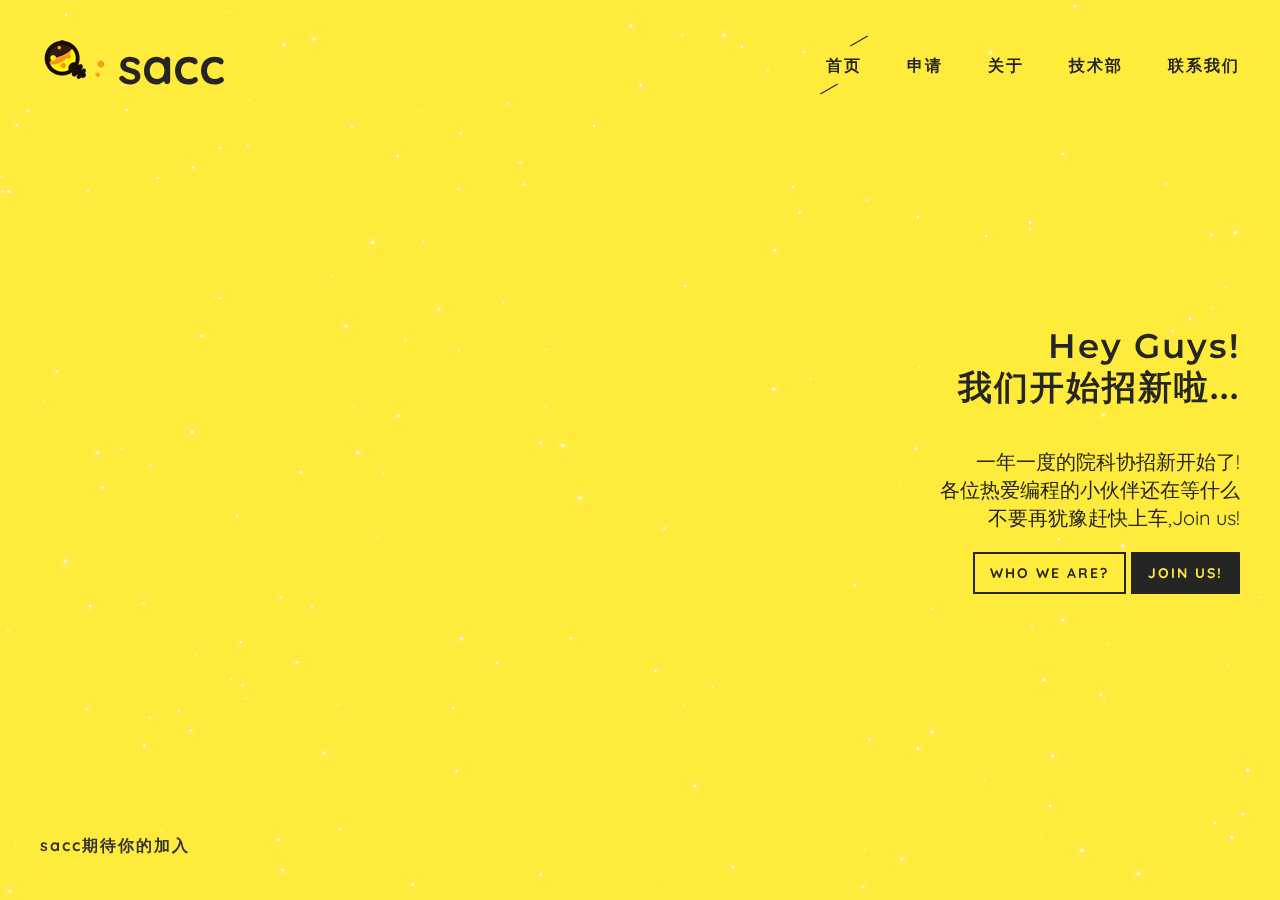
==== index.html @ 425d7e8f "终极版" ====
<!DOCTYPE html>
<head>
    <title>你好,SACC!</title>
    <!-- META DATA -->
    <meta http-equiv="content-type" content="text/html;charset=UTF-8">
    <meta charset="utf-8">
    <meta name="viewport" content="width=device-width, initial-scale=1, maximum-scale=1">
    <!-- CSS 实现插件 -->
    <link rel="stylesheet" type="text/css" href="http://www.jq22.com/jquery/font-awesome.4.6.0.css">
    <link rel="stylesheet" href="assets/css/bicolor.min.css">
    <!-- CSS  -->
    <link rel="stylesheet" href="assets/css/bootstrap.min.css">
    <link rel="stylesheet" href="assets/css/animate.min.css">
    <link rel="stylesheet" href="assets/css/style.css">
    <!--<link rel="stylesheet" href="assets/css/load.css">-->
    <!--  IE8 -->
    <!-- IE 9--
    <script src="http://html5shim.googlecode.com/svn/trunk/html5.js"></script>
    <!--[endif]-->
    <!-- 网站图标 -->
    <link rel="shortcut icon" href="assets/img/logo_副本.png">
    <link rel="apple-touch-icon" href="assets/img/logo_副本4.png">
    <link rel="apple-touch-icon" sizes="72x72" href="assets/img/logo_副本2.png">
    <link rel="apple-touch-icon" sizes="114x114" href="assets/img/logo_副本3.png">
    <script src="../node.js"></script>
</head>
<body>
<div id="awd-site-wrap" class="bg bg-home">
    <div id="bg">
        <div id="overlay">
            <div class="awd-site-bg bg-home"></div>
            <div class="awd-site-bg bg-apply"></div>
            <div class="awd-site-bg bg-about"></div>
            <div class="awd-site-bg bg-techincals"></div>
            <div class="awd-site-bg bg-contact"></div>
        </div>
        <canvas id="awd-site-canvas"></canvas>
    </div>
    <!-- 开始网站标题 -->
    <header id="awd-site-header">
        <div id="awd-site-logo" class="animated" data-animation="fadeInDown" data-animation-delay="500">
            <h1><a href="#" class="go-slide" data-slide="home"><span><img
                    src="assets/img/logo_副本_副本.png"> sacc</span></a></h1>
        </div>

        <button class="menu-toggle animated" data-animation="fadeInDown" data-animation-delay="500" data-role="toggle">
            <span></span>
            <span></span>
            <span></span>
        </button>
        <!-- 开始导航 -->
        <nav id="awd-site-nav" class="navigation animated" data-animation="fadeInDown" data-animation-delay="500">
            <div class="nav-container">
                <!-- 开始导航菜单项 -->
                <ul>
                    <li><a href="#" data-slide="home" class="active">首页</a></li>
                    <li><a href="#" data-slide="apply">申请</a></li>
                    <li><a href="#" data-slide="about">关于</a></li>
                    <li><a href="#" data-slide="techincals">技术部</a></li>
                    <li><a href="#" data-slide="contact">联系我们</a></li>
                </ul>
                <!-- 开始导航菜单项结束 -->

            </div>
        </nav>
        <!-- 导航结束 -->
    </header>
    <!-- 开始标题结束 -->

    <!-- 主体部分 -->
    <main id="awd-site-main">
        <!-- 开始部分-->
        <section id="awd-site-content">
            <div class="sections-block">
                <div class="slides">
                    <div class="slides-wrap">
                        <!-- 主页部分 -->
                        <div class="slide-item" data-slide-id="home">
                            <!-- 启动容器 -->
                            <div class="container-fluid">
                                <div class="row">
                                    <div class="col-md-12">
                                        <!-- 开始幻灯片内容 -->
                                        <div class="slide-content">
                                            <div class="row">
                                                <div class="col-lg-6 col-md-6 svm">
                                                    <div class="section-info text-left">
                                                        <div class="countdown">
                                                            <div id="clock" class="animated" data-animation="fadeIn"
                                                                 data-animation-delay="60">
                                                                <!--<img alt="welcome to sacc" src="assets/img/未命名_副本.png">-->
                                                            </div>
                                                        </div>
                                                    </div>
                                                </div>
                                                <div class="col-lg-5 col-lg-offset-1 col-md-6 svm">
                                                    <div class="section-info text-right">
                                                        <!-- 标题 -->
                                                        <h2 class="section-title text-default animated"
                                                            data-animation="fadeIn" data-animation-delay="50">Hey
                                                            Guys!<br> 我们开始招新啦...</h2>
                                                        <!-- 标题结束 -->
                                                        <p class="animated" data-animation="fadeIn"
                                                           data-animation-delay="55">一年一度的院科协招新开始了!<br/> 各位热爱编程的小伙伴还在等什么<br/>不要再犹豫赶快上车,Join
                                                            us! </p>
                                                        <a href="#" class="btn go-slide animated"
                                                           data-animation="fadeIn" data-animation-delay="60"
                                                           data-slide="about">Who we are?</a>
                                                        <a href="#" class="btn btn-inverse go-slide animated"
                                                           data-animation="fadeIn" data-animation-delay="60"
                                                           data-slide="apply">Join us!</a>
                                                    </div>
                                                </div>
                                            </div>
                                        </div>
                                        <!-- 幻灯片内容结束-->
                                    </div>
                                </div>
                            </div>
                            <!-- 结束容器 -->
                        </div>

                        <!-- 首页部分 -->
                        <div class="slide-item" data-slide-id="apply">
                            <!-- 启动容器 -->
                            <div class="container-fluid">
                                <div class="row">
                                    <div class="col-md-12">

                                        <!-- 开始幻灯片内容-->
                                        <div class="slide-content">

                                            <div class="row">
                                                <div class="col-lg-5 col-lg-offset-2 col-md-6 col-md-offset-1 col-md-push-5 svm">
                                                    <div class="section-info text-right">
                                                        <!-- 标题开始 -->
                                                        <h2 class="section-title text-default animated"
                                                            data-animation="fadeIn" data-animation-delay="60">加入我们</h2>
                                                        <!-- 标题结束 -->

                                                        <p class="animated" data-animation="fadeIn"
                                                           data-animation-delay="100">你就是院科协的一员了,
                                                            让我们共同开启编程之旅.<br/> 在这里有经验丰富的学长学姐,有轻松的氛围,也有那个最可爱的你.<br/>
                                                            欢迎你加入科协这个大家庭!
                                                        </p>
                                                    </div>
                                                </div>
                                                <div class="col-md-5 col-md-pull-7 svm">
                                                    <div class="section-info text-left">
                                                        <p>写下你的<strong>资料</strong>,你就是我们的人了!
                                                        <div id="ajax"></div>
                                                        </p>
                                                        <!-- 注册表单 -->
                                                        <div class="row">
                                                            <div class="col-md-12 col-md-offset-0 col-sm-8 col-sm-offset-2">
                                                                <form id="apply-form" class="apply-form"
                                                                      method="post">
                                                                    <input type="text" id="apply-stu"
                                                                           name="student_id"
                                                                           placeholder="请留下你的学号"/>
                                                                    <input type="text" id="apply-name"
                                                                           name="name"
                                                                           placeholder="请留下你的姓名"/>
                                                                    <input type="text" id="apply-QQ"
                                                                           name="qq"
                                                                           maxlength="15"
                                                                           placeholder="请留下你的QQ"/>
                                                                    <input type="email" id="apply-email"
                                                                           name="email"
                                                                           placeholder="请留下你的邮箱"/>
                                                                    <select id="bumen" title="bumen" name="choice">
                                                                        <option class="apply-form-option" value="0">
                                                                            请选择你要加入的部门
                                                                        </option>
                                                                        <option class="apply-form-option" value="1">
                                                                            办公室
                                                                        </option>
                                                                        <option class="apply-form-option" value="2">
                                                                            新媒体
                                                                        </option>
                                                                        <option class="apply-form-option" value="3">
                                                                            技术部
                                                                        </option>
                                                                    </select>
                                                                </form>
                                                                <button id="apply-submit" type="submit"
                                                                        class="btn btn-inverse">
                                                                    <i
                                                                            class="fa fa-mouse-pointer"></i>
                                                                    <span>申请</span>
                                                                </button>
                                                            </div>
                                                        </div>
                                                        <!-- 注册表单结束 -->
                                                    </div>
                                                </div>
                                            </div>
                                        </div>
                                        <!-- 幻灯片内容结束-->
                                    </div>
                                </div>
                            </div>
                            <!-- 结束容器 -->
                        </div>

                        <!-- 关于部分 -->
                        <div class="slide-item" data-slide-id="about">
                            <!-- 启动容器 -->
                            <div class="container-fluid">
                                <div class="row">
                                    <div class="col-md-12">

                                        <!-- 开始幻灯片内容-->
                                        <div class="slide-content">
                                            <div class="row">
                                                <div class="col-lg-5 col-lg-offset-2 col-md-6 col-md-offset-1 col-md-push-5 svm">
                                                    <div class="section-info text-right">
                                                        <!-- 标题开始 -->
                                                        <h2 class="section-title text-default animated"
                                                            data-animation="fadeIn" data-animation-delay="60">关于我们<br>
                                                        </h2>
                                                        <h3 class="section-title text-default animated"
                                                            data-animation="fadeIn" data-animation-delay="60">
                                                            计软网安院科学与技术协会
                                                        </h3>
                                                        <!-- 标题结束 -->
                                                        <p class="animated" data-animation="fadeIn"
                                                           data-animation-delay="100">
                                                            计算机学院科协成立于1987年，是计算机学院分团委领导下以科学技术交流为目的的学生组织，其宗旨在于营造科技氛围，提高科技素质，造就科技人才。该协会以学院的特色专业为依托，结合学院专业学科及学生的实际情况，围绕当今科技领域的热点问题，积极组织在校学生参加科技活动，开展技术交流，培养学生的脑力思维，提高科技认知能力及动手能力。</p>
                                                    </div>
                                                </div>
                                                <div class="col-md-5 col-md-pull-7 svm">
                                                    <div class="section-info text-left">
                                                        <!-- 开始部门介绍列表 -->
                                                        <div class="features-list">

                                                            <!-- 办公室 -->
                                                            <div class="featured-item animated" data-animation="fadeIn"
                                                                 data-animation-delay="150">
                                                                <div class="featured-text">
                                                                    <h3><i class="fa fa-comments-o"></i> 办公室</h3>

                                                                    <p>
                                                                        办公室是科协的重要组成部分！它负责科协的整个统筹规划，承担活动策划宣传，组织运行，等工作。其下设有内务部，策划部宣传部。在办公室成员的合作下，科协才能顺利地举办各种比赛。另外，它也是科协交流放松地方和科协女生的集中营！</p>
                                                                </div>
                                                            </div>

                                                            <div class="featured-item">
                                                                <!-- 技术部 -->
                                                                <div class="featured-item animated"
                                                                     data-animation="fadeIn"
                                                                     data-animation-delay="150">
                                                                    <div class="featured-text">
                                                                        <h3><i class="fa fa-bug"></i> 技术部</h3>

                                                                        <p>
                                                                            技术部现有算法、程序设计、前端设计和网络安全等技术方向，这些技术相辅相成。技术部的骨干成员实力雄厚，经历丰富。多人在程序设计大赛、网络攻防大赛、网页设计大赛等中获得奖项。
                                                                        </p>
                                                                    </div>
                                                                </div>
                                                            </div>

                                                            <div class="featured-item">
                                                                <!-- 多媒体 -->
                                                                <div class="featured-item animated"
                                                                     data-animation="fadeIn"
                                                                     data-animation-delay="150">
                                                                    <div class="featured-text">
                                                                        <h3><i class="fa fa-camera"></i> 新媒体</h3>

                                                                        <p>
                                                                            作为科协的推广部门，新媒体的小伙伴们主要负责的是关于科协的信息的发布与分享，以及院科协公众号的运营，同时还会教授剪辑学院视频的内容，一起见证科协的各项活动，为院科协的蓬勃发展添上有力的一笔。</p>
                                                                    </div>
                                                                </div>
                                                            </div>

                                                        </div>
                                                        <!-- 结束部门介绍 -->
                                                    </div>
                                                </div>
                                            </div>
                                        </div>
                                        <!-- 幻灯片内容结束 -->
                                    </div>
                                </div>
                            </div>
                            <!-- 结束容器 -->
                        </div>

                        <!-- 技术部小组介绍 -->
                        <div class="slide-item" data-slide-id="techincals">
                            <!-- 启动容器 -->
                            <div class="container-fluid">
                                <div class="row">
                                    <div class="col-md-12">
                                        <!-- 开始幻灯片内容 -->
                                        <div class="slide-content">
                                            <div class="row">
                                                <div class="col-lg-5 col-lg-offset-2 col-md-6 col-md-offset-1 col-md-push-5 svm">
                                                    <div class="section-info text-right">
                                                        <!-- 右开始 -->
                                                        <h3 class="section-title text-default animated"
                                                            data-animation="fadeIn"><i class="fa fa-html5"></i> 前端开发组
                                                        </h3>
                                                        <p class="animated" data-animation="fadeIn"
                                                           data-animation-delay="100">我们是网站的艺术总监，只写有情怀的代码<br>
                                                            我们是科协的颜值担当，只做有情调的码农<br>欢迎加入前端开发组~</p>
                                                        <h3 class="section-title text-default animated"
                                                            data-animation="fadeIn"><i class="fa fa-wifi"></i> 嵌入式开发组
                                                        </h3>
                                                        <p class="animated" data-animation="fadeIn"
                                                           data-animation-delay="100">
                                                            带领认识linux到深入linux操作系统内核，硬件、嵌入式、物联网开发，以及任何与计算机技术相关交流，欢迎dalao和萌新加入。</p>
                                                        <h3 class="section-title text-default animated"
                                                            data-animation="fadeIn"><i class="fa fa-superscript"></i>
                                                            算法组</h3>
                                                        <p class="animated" data-animation="fadeIn"
                                                           data-animation-delay="100">
                                                            算法是实现一切愿望的工具，无论你想学前后端或是安全，嵌入式或是python，乃至成为（看着别人头秃的）马猴烧酒，算法组都是都是你的不二选择哟～</p>
                                                        <!-- 右结束 -->
                                                    </div>
                                                </div>
                                                <div class="col-md-5 col-md-pull-7 svm">
                                                    <div class="section-info text-left">
                                                        <!-- 左开始 -->
                                                        <div class="techincal animated" data-animation="fadeIn"
                                                             data-animation-delay="150"><h3><i class="fa fa-lock"></i>
                                                            安全组</h3>

                                                            <p>
                                                                安全组是科协一个特别的组，因为凡是涉及到计算机都与安全密不可分。也正因为如此，对于组员需要有强大的自学能力，以后的学习也都大多是自学。我们祖传宁缺勿滥的原则，只有达到要求被承认的人才能加入。</p>
                                                        </div>
                                                        <div class="techincal animated" data-animation="fadeIn"
                                                             data-animation-delay="150">
                                                            <h3><i class="fa fa-book"></i> Python组</h3>

                                                            <p>
                                                                Python是现在非常火爆的一门编程语言，尤其在人工智能方面独霸一方，数据挖掘数据分析上也有不菲的性能，爬虫更是活跃于各大网站。我们python组是以爬虫和数据分析为主，一起学习一起进步的大家庭，希望萌新们多多关注。</p>
                                                        </div>

                                                        <div class="techincal animated" data-animation="fadeIn"
                                                             data-animation-delay="150">
                                                            <h3><i class="fa fa-desktop"></i> 后端开发组</h3>
                                                            <p>如果你喜欢设计应用程序的基础设施，实现算法和逻辑，以及工作于数据，那么你可能会喜欢成为一名后端开发人员。</p>
                                                        </div>
                                                        <!--左结束-->
                                                    </div>
                                                </div>
                                            </div>

                                        </div>
                                        <!-- 幻灯片内容结束 -->
                                    </div>
                                </div>
                            </div>
                            <!-- 结束容器 -->
                        </div>

                        <!-- 联系我们部分 -->
                        <div class="slide-item" data-slide-id="contact">
                            <!-- 启动容器 -->
                            <div class="container-fluid">
                                <div class="row">
                                    <div class="col-md-12">
                                        <!-- 开始幻灯片内容 -->
                                        <div class="slide-content">
                                            <div class="row">
                                                <div class="col-lg-5 col-lg-offset-1 col-md-6 col-md-push-6 svm">
                                                    <div class="section-info text-right">
                                                        <!-- 标题开始 -->
                                                        <h2 class="section-title text-default animated"
                                                            data-animation="fadeIn">联系我们</h2>
                                                        <!-- 标题结束 -->
                                                        <div class="contact-info">
                                                            <p class="contact-item"><a
                                                                    href="https://jq.qq.com/?_wv=1027&k=5Ijl448"><i
                                                                    class="fa fa-qq"></i> QQ:
                                                                3159742702</a></p>
                                                            <p class="contact-item"><a
                                                                    href="https://mp.weixin.qq.com/mp/profile_ext?action=home&__biz=MzI5NjY5ODE0Nw==&scene=124#wechat_redirect">
                                                                <i class="fa fa-wechat"></i> 微信:
                                                                南邮计软网安院科协</a></p>
                                                            <p class="contact-item"><i class="fa fa-envelope"></i> 邮箱:
                                                                3159742702@qq.com</p>
                                                            <p class="contact-item"><a href=""> <i
                                                                    class="fa fa-map-marker"></i> 南京
                                                                南京邮电大学 </a></p>
                                                            <p class="contact-item"><a
                                                                    href="https://github.com/NUPT-SACC"><i
                                                                    class="fa fa-github"></i>
                                                                Github:南京邮电大学计算机软件学院科学与技术协会</a></p>
                                                        </div>
                                                        <p class="animated" data-animation="fadeIn"
                                                           data-animation-delay="100"></p>
                                                        <h3>计软网安院科协期待你的加入</h3>
                                                        <h5></h5>
                                                    </div>
                                                </div>
                                                <div class="col-lg-6 col-md-6 col-md-pull-6 svm">
                                                    <div class="section-info text-left">
                                                        <!-- 左部分介绍（表单）待定 -->
                                                        <form id="contact-form" class="contact-form">
                                                            <div class="row">

                                                            </div>
                                                        </form>
                                                    </div>
                                                    <!-- 左部分结束 -->
                                                    <div class="contact-notice"></div>
                                                    <!-- 表单结束 -->
                                                </div>
                                            </div>
                                        </div>

                                    </div>
                                    <!-- 幻灯片内容结束 -->
                                </div>
                            </div>
                        </div>
                        <!-- 结束容器 -->
                    </div>
                </div>
            </div>
        </section>
    </main>
</div>
<!-- 结束部分 -->
<!-- 搞定~ -->


<footer id="awd-site-footer">
    <!-- 左下角 -->
    <div class="copyright animated" data-animation="fadeInUp" data-animation-delay="500">
        <p>sacc期待你的加入</p>
    </div>
    <!-- 左下角结束 -->
    <!-- 社交图标开始 -->
    <nav class="social-icons" data-animation="fadeInUp" data-animation-delay="500">
        <ul>
            <li title="主页"><a href=""><i class="fa fa-home"></i></a></li>
            <li title="QQ"><a href="https://jq.qq.com/?_wv=1027&k=5Ijl448"><i class="fa fa-qq"></i></a></li>
            <li title="微信号：nuptsacc"><a
                    href="https://mp.weixin.qq.com/mp/profile_ext?action=home&__biz=MzI5NjY5ODE0Nw==&scene=124#wechat_redirect"><i
                    class="fa fa-weixin"></i></a></li>
            <li title="github"><a href="https://github.com/NUPT-SACC"><i class="fa fa-github"></i></a></li>
            <li title="bisai"><a href=""><i class="fa fa-steam"></i> </a></li>
        </ul>
    </nav>
    <!-- 社交图标结束 -->
</footer>
<!-- JS -->
<script src="assets/js/jquery-1.11.3.min.js"></script>
<script type="text/javascript" src="assets/js/bootstrap.min.js"></script>
<script type="text/javascript" src="assets/js/vendor.js"></script>
<script type="text/javascript" src="assets/js/options.js"></script>
<script type="text/javascript" src="assets/js/main.js"></script>
<script>
    $(document).ready(function () {
        var stu=0;
        var bu=0;
        var koukou=0;
        var summ;
        $("#apply-stu").blur(function(){
            var re=document.querySelector("#apply-stu");
            //console.log(re.value.length);
            if(re.value.length!=9){
                $("#apply-stu").css({"background":" url(assets/img/X.png) no-repeat right","border-color":"red"});
                stu=0;
            }else{
                $("#apply-stu").css({"background":" url(assets/img/C.png) no-repeat right","border-color":""});
                stu=1;
            }
        });
        $("#apply-QQ").blur(function(){
            var re1=document.querySelector("#apply-QQ");
            //console.log(re1.value.length);
            if(re1.value.length<6||re1.value.length>12){
                $("#apply-QQ").css({"background":" url(assets/img/X.png) no-repeat right","border-color":"red"});
                koukou=0;
            }else{
                $("#apply-QQ").css({"background":" url(assets/img/C.png) no-repeat right","border-color":""});
                koukou=1;
            }
        });
        $("#bumen").blur(function(){
            var re2=document.querySelector("#bumen");
            //console.log(re2.value);
            if(re2.value==0){
                $("#bumen").css({"background":" url(assets/img/X.png) no-repeat right","border-color":"red"});
                bu=0;
                //console.log("ok");
            }else{
                $("#bumen").css({"background":" url(assets/img/C.png) no-repeat right","border-color":""});
                bu=1;
            }
        });
        $("#apply-submit").click(function () {
            var obj3 = document.getElementById("bumen");
            var formData = "";
            var inputElements = document.getElementsByTagName("input");
            var reg0 = new RegExp("[A-Za-z0-9]+$"); //正则表达式
            var reg1 = new RegExp("\d{3,12}");//
            var obj0 = document.getElementById("apply-stu"); //要验证的对象
            var obj1 = document.getElementById("apply-QQ");
            var obj2 = document.getElementById("apply-name");
            summ=bu+koukou+stu;
            console.log(summ);
            if (obj0.value === "" || obj1.value === "" || obj2.value === "" || obj3.value === 0) { //输入不能为空
                $("#apply-stu").css("background", " url(assets/img/X.png) no-repeat right");
                $("#apply-stu").css("border-color", "red");
                // $("#apply-stu-notice").text("输入不能为空");
            } else if (!reg0.test(obj0.value)) { //正则验证不通过，格式不对
                console.log("学号或QQ输入错误!");
            } else if(summ=3){
                for (var i = 0; i < inputElements.length; i++) {
                    formData += inputElements[i].name + "=" + inputElements[i].value + "&";
                }
                formData += "choice=" + obj3.value + "&";
                console.log(formData);
                $.ajax({
                    url: "http://www.plusjiajia.com//newstudent/sign_up/",
                    type: "post",
                    dataType: "json",
                    data: formData,
                    async: false,
                    success: function (resp) {
                        if (resp.error === 0) {
                            alert("输入不能为空！");
                            $("#apply-notice").text("输入不能为空");
                            console.log(resp.error)
                        } else if (resp.error = 1) {
                            $("#apply-stu").attr("value","");
                            alert("该学号已注册~");
                            $("#apply-stu").css({"background":" url(assets/img/X.png) no-repeat right","border-color":"red"});
                            console.log(resp.error)
                        } else if (resp.error = 2) {
                            alert("该QQ已注册~");
                            $("#apply-QQ").css({"background":" url(assets/img/X.png) no-repeat right","border-color":"red"});
                            $("#apply-QQ").attr({"value":"","placeholder":"该QQ已注册~"} );
                            console.log(resp.error)
                        } else if (resp.error = 3) {
                            alert("该邮箱已注册~");
                            $("#apply-email").css({"background":" url(assets/img/X.png) no-repeat right","border-color":"red"});
                            $("#apply-email").attr({"value":"","placeholder":"该邮箱已注册~"});
                            console.log(resp.error)
                        } else if (resp.success = 0) {
                            alert("注册成功！");
                            console.log("s");
                            window.open("check.html");
                        }
                    },
                    error: function (resp) {
                        window.open("404.html");
                    }
                })
            }
        });
    });
</script>

</body>
---- assets/css/bicolor.min.css ----
﻿@font-face {
  font-family: 'bicolor';
  src: url('../fonts/bicolor.eot?76264482');
  src: url('../fonts/bicolor.eot?76264482#iefix') format('embedded-opentype'),
       url('../fonts/bicolor.woff?76264482') format('woff'),
       url('../fonts/bicolor.ttf?76264482') format('truetype'),
       url('../fonts/bicolor.svg?76264482#bicolor') format('svg');
  font-weight: normal;
  font-style: normal;
}
 
 [class^="icon-"]:before, [class*=" icon-"]:before {
  font-family: "bicolor";
  font-style: normal;
  font-weight: normal;
  speak: none;
  display: inline-block;
  text-decoration: inherit;
  width: 1em;
  text-align: center;
  font-variant: normal;
  text-transform: none;
  line-height: 1em;
  -webkit-font-smoothing: antialiased;
  -moz-osx-font-smoothing: grayscale;
}
 
.icon-star:before { content: '\e800'; } /* '' */
.icon-mail:before { content: '\e801'; } /* '' */
.icon-params:before { content: '\e802'; } /* '' */
.icon-paint:before { content: '\e803'; } /* '' */
.icon-cog:before { content: '\e804'; } /* '' */
.icon-paper-plane:before { content: '\e805'; } /* '' */
.icon-location:before { content: '\e806'; } /* '' */
.icon-pencil:before { content: '\e807'; } /* '' */
.icon-lightbulb:before { content: '\e808'; } /* '' */
.icon-diamond:before { content: '\e809'; } /* '' */
---- assets/css/style.css ----
@import url(http://fonts.googleapis.com/css?family=Quicksand:400,700);
@import url(http://fonts.googleapis.com/css?family=Montserrat:400,700);

@charset "UTF-8";
/*====================================================
01. CSS 重置
02. Bootstrap 修复
03. 基础样式
04. 颜色
05. 排版
06. Header & Logo
07. 导航
08. Sections
09. 倒计时
10. Footer
11. 动画
12. 滚动
13. 响应
====================================================*/

/*====================================================
01. CSS 重置
====================================================*/

html, body, div, span, applet, object, iframe,
h1, h2, h3, h4, h5, h6, p, blockquote, pre,
a, abbr, acronym, address, big, cite, code,
del, dfn, em, img, ins, kbd, q, s, samp,
small, strike, strong, sub, sup, tt, var,
b, u, i, center,
dl, dt, dd, ol, ul, li,
fieldset, form, label, legend,
table, caption, tbody, tfoot, thead, tr, th, td,
article, aside, canvas, details, embed,
figure, figcaption, footer, header, hgroup,
menu, nav, output, ruby, section, summary,
time, mark, audio, video {
    margin: 0;
    padding: 0;
    border: 0;
    font-size: 100%;
    font: inherit;
    vertical-align: baseline;
}

article, aside, details, figcaption, figure,
footer, header, hgroup, menu, nav, section {
    display: block;
}

body {
    line-height: 1;
}

ol, ul {
    list-style: none;
}

blockquote, q {
    quotes: none;
}

blockquote:before, blockquote:after,
q:before, q:after {
    content: '';
    content: none;
}

table {
    border-collapse: collapse;
    border-spacing: 0;
}

/*====================================================
02. Bootstrap 修复
====================================================*/

/*@-webkit-viewport {*/
    /*width:device-width;*/
/*}*/

/*@-moz-viewport {*/
    /*width: device-width;*/
/*}*/

/*@-ms-viewport {*/
    /*width: device-width;*/
/*}*/

/*@-o-viewport {*/
    /*width: device-width;*/
/*}*/

/*@viewport {*/
    /*width: device-width;*/
/*}*/

/*====================================================
03. 基础样式
====================================================*/

html, body {
    height: 100%;
}

body {
    position: relative;
    font-size: 20px;
    line-height: 28px;
    font-family: 'Quicksand', sans-serif;
    font-style: normal;
    font-weight: normal;
    background: #ffffff;
    -webkit-font-smoothing: antialiased;
    -webkit-text-size-adjust: 100%;
    overflow-x: hidden;
    white-space: normal;
}

input,
select {
    font-size: 16px;
    font-style: normal;
}

textarea {
    width: 100%;
    padding: 10px 20px;
    resize: both;
    height: 150px;
}

#awd-site-wrap.bg {
    transition: background 0.5s;
}

#awd-site-canvas {
    position: fixed;
    z-index: 2;
    top: 50%;
    left: 0;
    bottom: 0;
    right: 0;
    -webkit-transform: translate(0, -50%);
    -ms-transform: translate(0, -50%);
    transform: translate(0, -50%);
    -webkit-transition: all, 0.6s;
    opacity: 1.0;
}

.bordered #awd-site-wrap {
    border-style: solid;
    border-width: 20px;
}

#awd-site-wrap {
    position: relative;
    height: 100%;
    overflow: hidden;
}

.awd-site-bg {
    position: absolute;
    border-radius: 100%;
    opacity: 0;
}

.awd-site-bg.active {
    width: 100px;
    height: 100px;
    -webkit-transform: translate3d(0, 0, 0) scale3d(40, 40, 1);
    -moz-transform: translate3d(0, 0, 0) scale3d(40, 40, 1);
    -ms-transform: translate3d(0, 0, 0) scale3d(40, 40, 1);
    transform: translate3d(0, 0, 0) scale3d(40, 40, 1);
    -webkit-transition-property: width, height, border-radius, transform;
    -moz-transition-property: width, height, border-radius, transform;
    -o-transition-property: width, height, border-radius, transform;
    transition-property: width, height, border-radius, transform;
    -webkit-transition-duration: 0.5s;
    -moz-transition-duration: 0.5s;
    -o-transition-duration: 0.5s;
    transition-duration: 0.5s;
    -webkit-transition-timing-function: ease-in-out;
    -moz-transition-timing-function: ease-in-out;
    -o-transition-timing-function: ease-in-out;
    transition-timing-function: ease-in-out;
    border-radius: 0;
    z-index: 2;
    display: block;
    opacity: 1;
}

/*====================================================
04. 颜色
====================================================*/

/* 主页 */

.bg-home,
.bg-home nav:before {
    background-color: #FFEB3B;
    color: #252525;
}

.bg-home *:not(i):not(nav):after,
.bg-home *:not(i):not(nav):before,
.bg-home .btn:hover,
.bg-home .btn-inverse{
    background-color: #252525;
    border-color: #252525;
    color: #FFEB3B;
}

/* 申请 */

.bg-apply,
.bg-apply nav:before {
    background-color: #8a6d3b;
    color: #ffffff;
}

.bg-apply *:not(i):not(nav):after,
.bg-apply *:not(i):not(nav):before,
.bg-apply .btn:hover,
.bg-apply .btn-inverse {
    background-color: #ffffff;
    border-color: #ffffff;
    color: #8a6d3b;
}

/* 关于 */

.bg-about,
.bg-about nav:before {
    background-color: #F44336;
    color: #ffffff;
}

.bg-about *:not(i):not(nav):after,
.bg-about *:not(i):not(nav):before {
    background-color: #ffffff;
}

/* 联系我们 */

.bg-contact,
.bg-contact nav:before {
    background-color: #dedede;
    color: #252525;
}

.bg-contact *:not(i):not(nav):after,
.bg-contact *:not(i):not(nav):before,
.bg-contact .btn:hover,
.bg-contact .btn-inverse {
    border-color: #252525;
    background-color: #252525;
    color: #dedede;
}

.bg-contact input,
.bg-contact textarea {
    border-color: #252525;
}

/* 技术部 */

.bg-techincals,
.bg-techincals nav:before {
    background-color: #326394;
    color: #ffffff;
}

.bg-techincals *:not(i):not(nav):after,
.bg-techincals *:not(i):not(nav):before {
    background-color: #ffffff;
}

/*====================================================
05. 排版
====================================================*/

h1, h2, h3, h4, h5, h6 {
    font-family: "Montserrat", sans-serif;
    font-weight: 600;
    margin-bottom: 10px;
    letter-spacing: 2px;
    line-height: 1.2em;
    text-transform: uppercase;
}

h1 {
    font-size: 42px;
}

h2 {
    font-size: 34px;
}

h3 {
    font-size: 22px;
}

h4 {
    font-size: 20px;
}

h5 {
    font-size: 18px;
}

h6 {
    font-size: 16px;
}

p {
    margin-bottom: 20px;
}

p.lead {
    font-size: 26px;
    line-height: 40px;
}

a, a > * {
    color: inherit;
    text-decoration: none;
}

a:hover, a > *:hover, a:focus {
    color: inherit;
    text-decoration: none;
    outline: 0;
}

em {
    font-style: italic;
}

strong {
    font-weight: 700;
}

.text-default {
    text-transform: inherit;
}

/*====================================================
06. Header & Logo
====================================================*/

#awd-site-header {
    position: absolute;
    top: 40px;
    left: 40px;
    right: 40px;
    height: 50px;
    z-index: 20;
}

#awd-site-logo {
    float: left;
}

#awd-site-logo h1 {
    font-family: "Quicksand", sans-serif;
    text-transform: lowercase;
    font-weight: bold;
    font-size: 50px;
    line-height: 0.75em;
    letter-spacing: 0;
    margin-bottom: 0;
}

#awd-site-logo h1 > a {
    display: inline-block;
}

#awd-site-logo h1 > a > i {
    margin-right: 15px;
}

#awd-site-logo h1 > a > span {
    display: inline-block;
}

/*====================================================
07. 导航
====================================================*/

#awd-site-nav {
    position: relative;
    float: right;
}

.menu-toggle {
    display: none;
    position: absolute;
    top: 13px;
    right: 5px;
    width: 28px;
    height: 28px;
    background: transparent;
    border: 0;
    cursor: pointer;
    outline: none;
    padding: 0;
    z-index: 999;
}

.menu-toggle > span:after {
    content: "";
    position: absolute;
    left: 0;
    display: block;
    width: 24px;
    height: 3px;
    margin: 4px 2px;
    -webkit-border-radius: 2px;
    -moz-border-radius: 2px;
    border-radius: 2px;
    -webkit-transition: -webkit-transform .35s, background .35s;
    -moz-transition: -moz-transform .35s, background .35s;
    -ms-transition: -ms-transform .35s, background .35s;
    -o-transition: -o-transform .35s, background .35s;
    transition: transform .35s, background .35s;
}

.menu-toggle > span:nth-child(1):after {
    top: 0;
    -webkit-transform-origin: 0 50%;
    -moz-transform-origin: 0 50%;
    -ms-transform-origin: 0 50%;
    -o-transform-origin: 0 50%;
    transform-origin: 0 50%
}

.menu-toggle > span:nth-child(2):after {
    top: 8px
}

.menu-toggle > span:nth-child(3):after {
    top: 16px;
    -webkit-transform-origin: 0 50%;
    -moz-transform-origin: 0 50%;
    -ms-transform-origin: 0 50%;
    -o-transform-origin: 0 50%;
    transform-origin: 0 50%
}

.menu-toggle.opened > span:after {
    width: 30px;
}

.menu-toggle.opened > span:nth-child(1):after {
    -webkit-transform: translateX(1px) translateY(-2px) rotate(43deg);
    -moz-transform: translateX(1px) translateY(-2px) rotate(43deg);
    -ms-transform: translateX(1px) translateY(-2px) rotate(43deg);
    -o-transform: translateX(1px) translateY(-2px) rotate(43deg);
    transform: translateX(1px) translateY(-2px) rotate(43deg)
}

.menu-toggle.opened > span:nth-child(2):after {
    display: none;
}

.menu-toggle.opened > span:nth-child(3):after {
    -webkit-transform: translateX(1px) translateY(2px) rotate(-43deg);
    -moz-transform: translateX(1px) translateY(2px) rotate(-43deg);
    -ms-transform: translateX(1px) translateY(2px) rotate(-43deg);
    -o-transform: translateX(1px) translateY(2px) rotate(-43deg);
    transform: translateX(1px) translateY(2px) rotate(-43deg);
}

.navigation ul > li {
    display: inline-block;
    padding-left: 40px;
}

.navigation ul > li a {
    position: relative;
    display: block;
    padding: 11px 0;
    font-size: 16px;
    font-family: "Quicksand", sans-serif;
    text-transform: uppercase;
    font-weight: 700;
    letter-spacing: 2px;
}

.navigation ul > li a:before {
    position: absolute;
    top: 0;
    content: "";
    display: block;
    width: 40px;
    height: 1px;
    left: 50%;
    margin-left: -5px;
    opacity: 0;
    -webkit-transition: all .3s;
    -moz-transition: all .3s;
    -ms-transition: all .3s;
    -o-transition: all .3s;
    transition: all .3s;
    -webkit-transform: scale(1) rotate(-30deg);
    -moz-transform: scale(1) rotate(-30deg);
    -ms-transform: scale(1) rotate(-30deg);
    -o-transform: scale(1) rotate(-30deg);
    transform: scale(1) rotate(-30deg);
}

.navigation ul > li a:after {
    position: absolute;
    bottom: 0;
    content: "";
    display: block;
    width: 40px;
    height: 1px;
    right: 50%;
    margin-right: -5px;
    opacity: 0;
    -webkit-transition: all .3s;
    -moz-transition: all .3s;
    -ms-transition: all .3s;
    -o-transition: all .3s;
    transition: all .3s;
    -webkit-transform: scale(1) rotate(-30deg);
    -moz-transform: scale(1) rotate(-30deg);
    -ms-transform: scale(1) rotate(-30deg);
    -o-transform: scale(1) rotate(-30deg);
    transform: scale(1) rotate(-30deg);
}

.navigation ul > li a:hover:before,
.navigation ul > li a.active:before,
.navigation ul > li a:hover:after,
.navigation ul > li a.active:after {
    opacity: 1;
    height: 2px;
    -webkit-transform: scale(0.5) rotate(-30deg);
    -moz-transform: scale(0.5) rotate(-30deg);
    -ms-transform: scale(0.5) rotate(-30deg);
    -o-transform: scale(0.5) rotate(-30deg);
    transform: scale(0.5) rotate(-30deg);
}

/*====================================================
08. Sections
====================================================*/

#awd-site-main {
    -webkit-transform: translate3d(0, 0, 0);
    transform: translate3d(0, 0, 0);
    -webkit-backface-visibility: hidden;
    backface-visibility: hidden;
    /*-webkit-perspective: 1000;*/
    /*perspective: 1000;*/
    position: relative;
    height: 100%;
    z-index: 10;
}

#awd-site-content {
    position: absolute;
    top: 130px;
    bottom: 110px;
    left: 25px;
    right: 25px;
    text-align: center;
    overflow-y: scroll;
    overflow-x: hidden;
}

#awd-site-content::-webkit-scrollbar {
    display: none;
}

#awd-site-main .table-container {
    display: table-cell;
    vertical-align: middle;
}

#awd-site-main h1 {
    margin-top: 30px;
}

.slides {
    display: table;
    table-layout: fixed;
    height: 100%;
    width: 100%;
}

.slides-wrap {
    display: table-cell;
    vertical-align: middle;
}

.slide-item {
    display: none;
}

.slide-item .line {
    position: relative;
    display: inline-block;
    font-size: 42px;
    /*padding: 40px;*/
}

.slide-item.active {
    display: block;
}

.slide-item .link {
    display: inline-block;
    font-weight: bold;
}

.sections-block {
    position: relative;
    height: 100%;
}

.slide-content {
    font-size: 0;
}

.svm {
    display: inline-block;
    vertical-align: middle;
    float: none;
    font-size: 20px;
}

.section-info {
    font-size: 20px;
    margin: 30px 0;
}

.section-title {
    letter-spacing: 2px;
    margin-bottom: 40px;
    -webkit-backface-visibility: hidden;
    -moz-backface-visibility: hidden;
    -ms-backface-visibility: hidden;
    position: relative;
}

.btn {
    position: relative;
    font-family: "Quicksand", sans-serif;
    text-transform: uppercase;
    letter-spacing: 2px;
    border-radius: 0;
    outline: none;
    padding: 9px 15px;
    background: transparent;
    border-width: 2px;
    font-size: 14px;
    font-weight: bold;
    border-style: solid;
    border-color: inherit;
    -webkit-transition: all .5s;
    -moz-transition: all .5s;
    -ms-transition: all .5s;
    -o-transition: all .5s;
    transition: all .5s;
    overflow: hidden;
}

.btn:focus {
    outline: none;
}

.btn:hover {
    background: inherit;
    color: inherit;
}

.btn-inverse:hover {
    cursor: pointer;
    -webkit-animation: pulse .2s linear;
    -moz-animation: pulse .2s linear;
    -ms-animation: pulse .2s linear;
    -o-animation: pulse .2s linear;
    animation: pulse .2s linear;
}

/* 关于 */

.featured-text > h3 {
    font-family: "Quicksand", sans-serif;
    font-size: 20px;
    text-transform: inherit;
    letter-spacing: 1px;
}

/* 申请 */

.apply-form {
    margin-top: 30px;
}

.apply-form input,select {
    position: relative;
    width: 100%;
    background: transparent;
    outline: none;
    font-family: "Quicksand", sans-serif;
    float: left;
    -webkit-appearance: none;
    color: inherit;
    border-width: 2px;
    border-style: solid;
    border-color: inherit;
    -webkit-box-shadow: none;
    -moz-box-shadow: none;
    box-shadow: none;
    height: auto;
    padding: 9px 20px;
    margin-bottom: 20px;
    -webkit-box-sizing: border-box;
    -moz-box-sizing: border-box;
    box-sizing: border-box;
    position: relative;
}

.apply-form-option{
    color: black;
    background: white;
}

.apply-form .form-notice {
    font-size: 16px;
    display: inline-block;
    margin-left: 15px;
}

/* 联系我们 */

.contact-form input[type="text"], .contact-form input[type="email"] {
    width: 100%;
}

.contact-form input, .contact-form textarea, .contact-form select {
    background: transparent;
    outline: none;
    font-family: "Quicksand", sans-serif;
    -webkit-appearance: none;
    color: inherit;
    border-width: 2px;
    border-style: solid;
    padding: 9px 20px;
    -webkit-box-shadow: none;
    -moz-box-shadow: none;
    box-shadow: none;
    height: auto;
    font-size: 18px;
    letter-spacing: 1px;
    margin-bottom: 20px;
    -webkit-box-sizing: border-box;
    -moz-box-sizing: border-box;
    box-sizing: border-box;
    position: relative;
}

.contact-form textarea {
    float: left;
    resize: none;
    height: 140px;
    border-bottom: 0;
    margin-bottom: 0;
}

.contact-form .input-error {
    border-color: #ed5555;
}

.contact-form .contact-notice {
    font-size: 16px;
}

.contact-form .btn {
    padding: 12px 15px;
}

.contact-form input::-webkit-input-placeholder,
.contact-form textarea::-webkit-input-placeholder {
    color: inherit;
    font-family: "Quicksand", sans-serif;
    font-size: 16px;
    letter-spacing: 2px;
}

.contact-form :-moz-placeholder {
    color: inherit;
    opacity: 1;
}

.contact-form ::-moz-placeholder {
    color: inherit;
    opacity: 1;
}

.contact-form :-ms-input-placeholder {
    color: inherit;
}

input::-webkit-input-placeholder,
textarea::-webkit-input-placeholder {
    color: inherit;
}

:-moz-placeholder {
    color: inherit;
    opacity: 1;
}

::-moz-placeholder {
    color: inherit;
    opacity: 1;
}

:-ms-input-placeholder {
    color: inherit;
}

.contact-info {
    margin-bottom: 20px;
}

.contact-item {
    font-size: 16px;
    margin-bottom: 0;
}

/* 技术部 */

.techincal > h3 {
    font-family: "Quicksand", sans-serif;
    font-size: 20px;
    text-transform: inherit;
    letter-spacing: 1px;
}



/*====================================================
09. Countdown
====================================================*/

.countdown {
    text-align: left;
    overflow: hidden;
}

#clock {
    display: inline-block;
    text-align: left;
    width: 650px;
    font-family: "Montserrat", sans-serif;
}

#clock .counter-box {
    display: inline-block;
    position: relative;
}

#clock .counter-date {
    max-width: 400px;
    float: left;
}

#clock .counter-time {
    max-width: 250px;
    float: left;
}

#clock .counter-box .number {
    font-size: 78px;
    font-weight: 700;
    line-height: 0.75em;
    letter-spacing: 2px;
    margin-top: 44px;
}

#clock .counter-date .number {
    font-size: 190px;
    margin-right: 20px;
    margin-left: -5px;
    margin-top: 0;
}

#clock .counter-time .counter-box:last-child .number {
    margin-top: 35px;
    font-size: 50px;
    min-width: 70px;
    margin-right: 15px;
    display: inline-block;
    text-align: left;
}

#clock span {
    display: none;
    font-family: "Quicksand", sans-serif;
    font-size: 16px;
    text-transform: uppercase;
    font-weight: 700;
    padding-top: 10px;
    padding-left: 4px;
    letter-spacing: 2px;
    position: relative;
}

#clock span:after {
    position: absolute;
    content: '';
    display: block;
    width: 40px;
    height: 2px;
    left: 0;
    right: 0;
    top: 0;
    margin-left: -15px;
    margin-top: 5px;
    -webkit-transform: scale(0.5) rotate(-30deg);
    -moz-transform: scale(0.5) rotate(-30deg);
    -ms-transform: scale(0.5) rotate(-30deg);
    -o-transform: scale(0.5) rotate(-30deg);
    transform: scale(0.5) rotate(-30deg);
}

#clock .counter-box:first-child span,
#clock .counter-box:last-child span {
    display: block;
    margin-top: 0;
}

#clock .counter-box:last-child span {
    position: relative;
    display: inline-block;
}

#clock .counter-box.last {
    margin-right: 5px;
}

/*====================================================
10. Footer
====================================================*/

#awd-site-footer {
    position: fixed;
    bottom: 40px;
    left: 40px;
    right: 40px;
    height: 30px;
    z-index: 20;
}

.copyright {
    float: left;
    vertical-align: bottom;
}

.copyright p {
    display: inline-block;
    font-size: 16px;
    font-weight: bold;
    font-family: "Quicksand", sans-serif;
    letter-spacing: 2px;
    margin-bottom: 0;
}

.social-icons {
    cursor: pointer;
    float: right;
    margin: 0 -15px;
}

.social-icons ul > li {
    display: inline-block;
}

.social-icons ul > li > a {
    display: block;
    position: relative;
    width: 50px;
    height: 30px;
    text-align: center;
    line-height: 30px;
}

.social-icons ul > li > a:before {
    position: absolute;
    top: 0;
    content: "";
    display: block;
    width: 24px;
    height: 1px;
    left: 50%;
    /*margin-left: -5px;*/
    margin-top: -5px;
    opacity: 0;
    -webkit-transition: all .3s;
    -moz-transition: all .3s;
    -ms-transition: all .3s;
    -o-transition: all .3s;
    transition: all .3s;
    -webkit-transform: scale(1) rotate(-30deg);
    -moz-transform: scale(1) rotate(-30deg);
    -ms-transform: scale(1) rotate(-30deg);
    -o-transform: scale(1) rotate(-30deg);
    transform: scale(1) rotate(-30deg);
}

.social-icons ul > li > a:after {
    position: absolute;
    bottom: 0;
    content: "";
    display: block;
    width: 24px;
    height: 1px;
    right: 50%;
    /*margin-right: -10px;*/
    margin-bottom: -5px;
    opacity: 0;
    -webkit-transition: all .3s;
    -moz-transition: all .3s;
    -ms-transition: all .3s;
    -o-transition: all .3s;
    transition: all .3s;
    -webkit-transform: scale(1) rotate(-30deg);
    -moz-transform: scale(1) rotate(-30deg);
    -ms-transform: scale(1) rotate(-30deg);
    -o-transform: scale(1) rotate(-30deg);
    transform: scale(1) rotate(-30deg);
}

.social-icons ul > li > a:hover:before,
.social-icons ul > li > a.active:before,
.social-icons ul > li > a:hover:after,
.social-icons ul > li > a.active:after {
    opacity: 1;
    height: 2px;
    -webkit-transform: scale(0.6) rotate(-30deg);
    -moz-transform: scale(0.6) rotate(-30deg);
    -ms-transform: scale(0.6) rotate(-30deg);
    -o-transform: scale(0.6) rotate(-30deg);
    transform: scale(0.6) rotate(-30deg);
}

/*====================================================
11. animated
====================================================*/

.start .animated {
    visibility: hidden;
}

.start .visible {
    visibility: visible;
}

/*==================================================
12. 滚动
==================================================*/
.ps-container.ps-in-scrolling, .ps-container:hover.ps-in-scrolling {
    pointer-events: none
}

.ps-container {
    -ms-touch-action: none;
    overflow: hidden !important
}

.ps-container.ps-active-x > .ps-scrollbar-x-rail, .ps-container.ps-active-y > .ps-scrollbar-y-rail {
    display: block
}

.ps-container.ps-in-scrolling.ps-x > .ps-scrollbar-x-rail {
    background-color: #eee;
    opacity: .9
}

.ps-container.ps-in-scrolling.ps-x > .ps-scrollbar-x-rail > .ps-scrollbar-x {
    background-color: rgba(0,0,0,0.1);
}

.ps-container.ps-in-scrolling.ps-y > .ps-scrollbar-y-rail {
    background-color: rgba(0,0,0,0.1);
    opacity: .9
}

.ps-container.ps-in-scrolling.ps-y > .ps-scrollbar-y-rail > .ps-scrollbar-y {
    background-color: rgba(0,0,0,0.1);
}

.ps-container > .ps-scrollbar-x-rail {
    display: none;
    opacity: 0;
    -webkit-transition: background-color .2s linear, opacity .2s linear;
    -moz-transition: background-color .2s linear, opacity .2s linear;
    -o-transition: background-color .2s linear, opacity .2s linear;
    transition: background-color .2s linear, opacity .2s linear;
    bottom: 3px;
    height: 8px;
    border-radius: 1.5em;
}

.ps-container > .ps-scrollbar-x-rail, .ps-container > .ps-scrollbar-x-rail > .ps-scrollbar-x {
    position: absolute;
}

.ps-container > .ps-scrollbar-x-rail > .ps-scrollbar-x {
    background-color: rgba(0,0,0,0.2);
    -webkit-transition: background-color .2s linear;
    -moz-transition: background-color .2s linear;
    -o-transition: background-color .2s linear;
    transition: background-color .2s linear;
    bottom: 0;
    border-radius: 1.5em;
    height: 8px;
}

.ps-container > .ps-scrollbar-y-rail {
    display: none;
    opacity: 0;
    -webkit-transition: background-color .2s linear, opacity .2s linear;
    -moz-transition: background-color .2s linear, opacity .2s linear;
    -o-transition: background-color .2s linear, opacity .2s linear;
    transition: background-color .2s linear, opacity .2s linear;
    right: 3px;
    border-radius: 1.5em;
    width: 8px;
}

.ps-container > .ps-scrollbar-y-rail, .ps-container > .ps-scrollbar-y-rail > .ps-scrollbar-y {
    position: absolute;
}

.ps-container > .ps-scrollbar-y-rail > .ps-scrollbar-y {
    background-color: rgba(0,0,0,0.2);
    -webkit-transition: background-color .2s linear;
    -moz-transition: background-color .2s linear;
    -o-transition: background-color .2s linear;
    transition: background-color .2s linear;
    right: 0;
    border-radius: 1.5em;
    width: 8px;
}

.ps-container:hover.ps-in-scrolling.ps-x > .ps-scrollbar-x-rail {
    background-color: rgba(0,0,0,0.1);
    opacity: .9
}

.ps-container:hover.ps-in-scrolling.ps-x > .ps-scrollbar-x-rail > .ps-scrollbar-x {
    background-color: rgba(0,0,0,0.2);
}

.ps-container:hover.ps-in-scrolling.ps-y > .ps-scrollbar-y-rail {
    background-color: rgba(0,0,0,0.1);
    opacity: .9
}

.ps-container:hover.ps-in-scrolling.ps-y > .ps-scrollbar-y-rail > .ps-scrollbar-y {
    background-color: rgba(0,0,0,0.2);
}

.ps-container:hover > .ps-scrollbar-x-rail, .ps-container:hover > .ps-scrollbar-y-rail {
    opacity: .6
}

.ps-container:hover > .ps-scrollbar-x-rail:hover {
    background-color: rgba(0,0,0,0.1);
    opacity: .9
}

.ps-container:hover > .ps-scrollbar-x-rail:hover > .ps-scrollbar-x {
    background-color: rgba(0,0,0,0.1);
}

.ps-container:hover > .ps-scrollbar-y-rail:hover {
    background-color: rgba(0,0,0,0.1);
    opacity: .9
}

.ps-container:hover > .ps-scrollbar-y-rail:hover > .ps-scrollbar-y {
    background-color: rgba(0,0,0,0.1);
}

/*====================================================
13. 响应
====================================================*/

@media only screen and (max-width: 1200px) {

    .section-title {
        margin-bottom: 30px;
    }

    #clock {
        transform: scale(0.8);
        margin-left: -65px;
    }

}

@media only screen and (max-width: 992px) {


    .svm {
        display: block;
    }

    .section-info {
        text-align: center !important;
    }

    .countdown {
        text-align: center;
        overflow: hidden;
        width: 650px;
        margin: 0 auto;
    }

    #clock {
        width: auto;
        transform: scale(1);
        margin-left: 0;
    }

    #clock .counter-time {
        text-align: right;
    }

    #clock .counter-time .counter-box:last-child .number {
        min-width: auto;
    }

    #awd-site-header {
        top: 30px;
        left: 30px;
        right: 30px;
    }

    #awd-site-logo > h1 {
        font-size: 46px;
    }

    .navigation ul > li {
        padding-left: 18px;
    }

    .navigation ul > li a {
        font-size: 15px;
        letter-spacing: 1px;
    }

    #awd-site-content {
        top: 110px;
        bottom: 90px;
        left: 15px;
        right: 15px;
    }

    #awd-site-footer {
        bottom: 30px;
        left: 30px;
        right: 30px;
    }
}

@media only screen and (max-width: 768px) {

    .countdown {
        width: 100%;
    }

    #clock .counter-date {
        max-width: 235px;
        float: left;
    }

    #clock .counter-time {
        max-width: 170px;
        float: left;
    }

    #clock .counter-box .number {
        font-size: 52px;
        margin-top: 40px;
    }

    #clock .counter-date .number {
        font-size: 110px;
        margin-top: 0;
    }

    #clock .counter-time .counter-box:last-child .number {
        margin-top: 10px;
        font-size: 30px;
    }

    #clock span {
        font-size: 13px;
    }


    .bordered #awd-site-wrap {
        border-width: 15px;
    }

    #awd-site-header {
        top: 20px;
        left: 20px;
        right: 20px;
    }

    #awd-site-logo {
        position: absolute;
        float: none;
        z-index: 999;
    }

    .menu-toggle,
    #awd-site-nav.active {
        display: block;
    }

    #awd-site-nav {
        text-align: center;
        display: none;
        table-layout: fixed;
        position: fixed;
        left: 0;
        top: 0;
        width: 100%;
        height: 100%;
        z-index: 950;

    }

    #awd-site-nav:before {
        content: "";
        display: block;
        height: 100%;
        width: 100%;
    }

    #awd-site-nav .nav-container {
        -webkit-transform: translate3d(0, 0, 0);
        transform: translate3d(0, 0, 0);
        -webkit-backface-visibility: hidden;
        backface-visibility: hidden;
        /*-webkit-perspective: 1000;*/
        /*perspective: 1000;*/
        -webkit-transform: translateY(-50%);
        -moz-transform: translateY(-50%);
        -ms-transform: translateY(-50%);
        -o-transform: translateY(-50%);
        transform: translateY(-50%);
        position: absolute;
        top: 50%;
        left: 15px;
        right: 15px;
    }

    .navigation ul > li {
        width: 100%;
        display: block;
    }

    .navigation ul > li a {
        display: inline-block;
        padding: 15px 0;
        font-size: 24px;
    }

    .navigation ul > li a:before,
    .navigation ul > li a:after {
        height: 1px;
        -webkit-transform: scale(1) rotate(0deg);
        -moz-transform: scale(1) rotate(0deg);
        -ms-transform: scale(1) rotate(0deg);
        -o-transform: scale(1) rotate(0deg);
        transform: scale(1) rotate(0deg);
    }

    .navigation ul > li a:hover:before,
    .navigation ul > li a:hover:after,
    .navigation ul > li a.active:before,
    .navigation ul > li a.active:after{
        -webkit-transform: scale(0.5) rotate(0deg);
        -moz-transform: scale(0.5) rotate(0deg);
        -ms-transform: scale(0.5) rotate(0deg);
        -o-transform: scale(0.5) rotate(0deg);
        transform: scale(0.5) rotate(0deg);
    }

    .navigation ul > li a:before {
        left: 0;
        top: 50%;
        right: auto;
        margin-left: -40px;
    }

    .navigation ul > li a:after {
        right: 0;
        top: 50%;
        left: auto;
        margin-right: -40px;
    }

    #awd-site-content {
        top: 96px;
        bottom: 0px;
    }

    .apply-form .form-notice {
        display: block;
    }

    #awd-site-footer {
        margin-right: 20px;
        left: 5px;
        right: 20px;
        bottom: 10px;
        height: 20px;

    }

    .social-icons {
        width: 100%;
        margin-bottom: 20px;
        text-align: center;
    }

    .copyright {
        display: none;
    }

    #awd-site-footer {
        position: fixed;
        margin-right: 5vw;
    }
}

@media only screen and (max-width: 480px) {

    /* 时钟 */

     .social-icons{
         max-width: 290px;
     }
    #clock .counter-date {
        max-width: 290px;
        float: none;
    }

    #clock .counter-time {
        max-width: 290px;
        float: none;
        text-align: center;
    }


    #clock .counter-box .number {
        font-size: 70px;
        margin-top: 20px;
    }

    #clock .counter-date .number {
        font-size: 110px;
        margin: 0;
    }

    #clock .counter-time .counter-box {
        display: block;
    }

    #clock .counter-time .counter-box:last-child .number {
        margin-top: 30px;
        font-size: 40px;
    }


    #awd-site-content {
        top: 90px;
        bottom: 0;
    }

    .menu-toggle {
        top: 8px;
        right: 0;
    }

    .slide-item .line:before,
    .slide-item .line:after {
        width: 80px;

    }

    .slide-item .line:before {
        left: -100px;
    }

    .slide-item .line:after {
        right: -100px;
    }

    /* 申请 */
    .apply-form button {
        width: 100%;
    }

    .section-info .go-slide {
        width: 100%;
        margin-top: 15px;
    }

}

@media only screen and (max-width: 320px) {

    .bordered #awd-site-wrap {
        border-width: 0;
    }

    #awd-site-header {
        height: 40px;
        top: 15px;
        left: 15px;
        right: 15px;
    }

    #awd-site-logo h1 {
        font-size: 40px;
        line-height: 40px;
    }

    #awd-site-content {
        top: 70px;
        bottom: 0;
        left: 0;
        right: 0;
    }

    .section-title {
        font-size: 28px;
        margin: 20px 0;
    }

}
---- assets/css/load.css ----
.spinner {
    margin: 100px auto;
    width: 20px;
    height: 20px;
    position: relative;
}

.load1 > div, .load2 > div, .load3 > div {
    width: 6px;
    height: 6px;
    background-color: #333;

    border-radius: 100%;
    position: absolute;
    -webkit-animation: bouncedelay 1.2s infinite ease-in-out;
    animation: bouncedelay 1.2s infinite ease-in-out;
    -webkit-animation-fill-mode: both;
    animation-fill-mode: both;
}

.spinner .spinner-load {
    position: absolute;
    width: 100%;
    height: 100%;
}

.load2 {
    -webkit-transform: rotateZ(45deg);
    transform: rotateZ(45deg);
}

.load3 {
    -webkit-transform: rotateZ(90deg);
    transform: rotateZ(90deg);
}

.circle1 { top: 0; left: 0; }
.circle2 { top: 0; right: 0; }
.circle3 { right: 0; bottom: 0; }
.circle4 { left: 0; bottom: 0; }

.load2 .circle1 {
    -webkit-animation-delay: -1.1s;
    animation-delay: -1.1s;
}

.load3 .circle1 {
    -webkit-animation-delay: -1.0s;
    animation-delay: -1.0s;
}

.load1 .circle2 {
    -webkit-animation-delay: -0.9s;
    animation-delay: -0.9s;
}

.load2 .circle2 {
    -webkit-animation-delay: -0.8s;
    animation-delay: -0.8s;
}

.load3 .circle2 {
    -webkit-animation-delay: -0.7s;
    animation-delay: -0.7s;
}

.load1 .circle3 {
    -webkit-animation-delay: -0.6s;
    animation-delay: -0.6s;
}

.load2 .circle3 {
    -webkit-animation-delay: -0.5s;
    animation-delay: -0.5s;
}

.load3 .circle3 {
    -webkit-animation-delay: -0.4s;
    animation-delay: -0.4s;
}

.load1 .circle4 {
    -webkit-animation-delay: -0.3s;
    animation-delay: -0.3s;
}

.load2 .circle4 {
    -webkit-animation-delay: -0.2s;
    animation-delay: -0.2s;
}

.load3 .circle4 {
    -webkit-animation-delay: -0.1s;
    animation-delay: -0.1s;
}

@-webkit-keyframes bouncedelay {
    0%, 80%, 100% { -webkit-transform: scale(0.0) }
    40% { -webkit-transform: scale(1.0) }
}

@keyframes bouncedelay {
    0%, 80%, 100% {
        transform: scale(0.0);
        -webkit-transform: scale(0.0);
    } 40% {
          transform: scale(1.0);
          -webkit-transform: scale(1.0);
      }
}
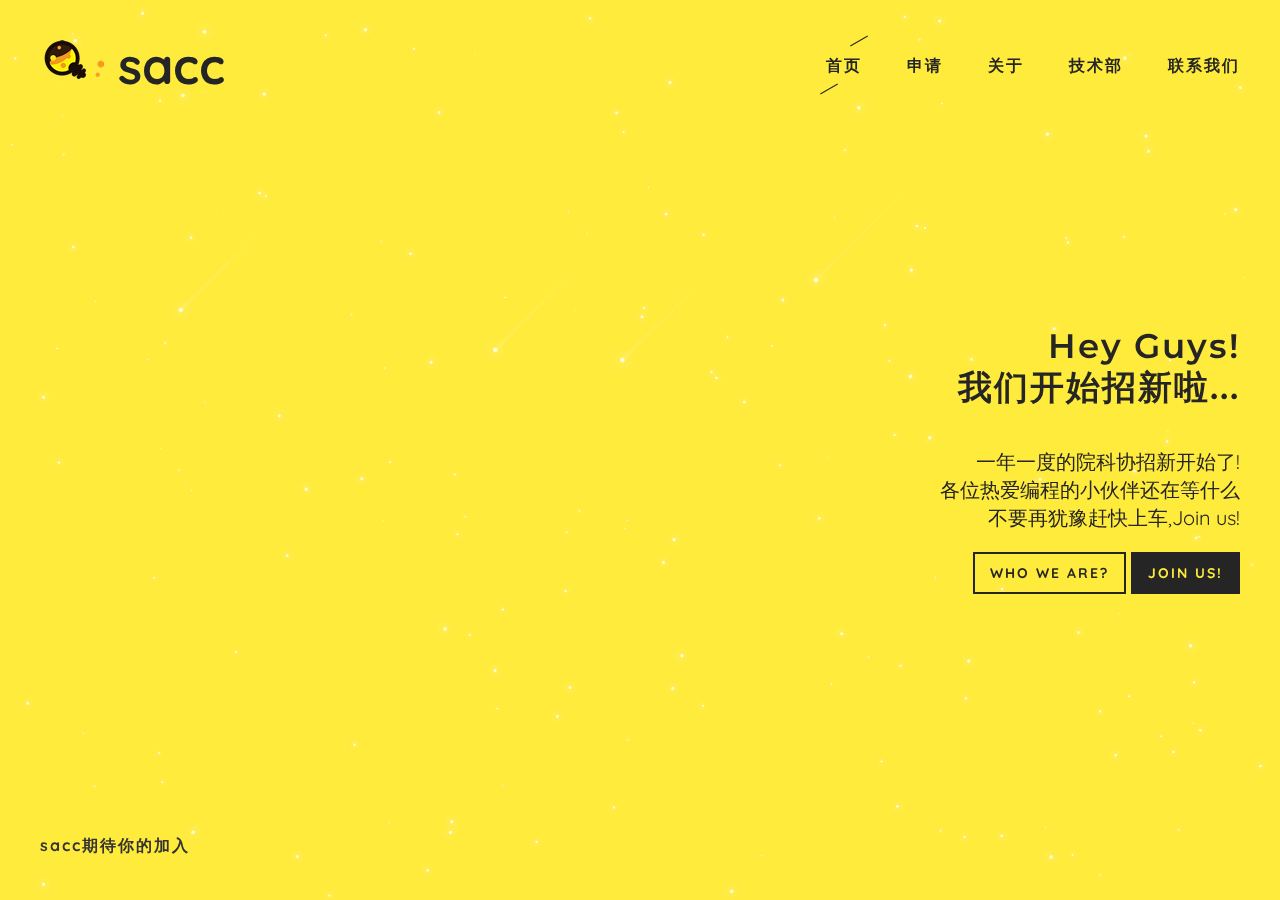
==== commit 267a6288: "这是终极版" ====
--- a/index.html
+++ b/index.html
@@ -443,7 +443,7 @@
                     href="https://mp.weixin.qq.com/mp/profile_ext?action=home&__biz=MzI5NjY5ODE0Nw==&scene=124#wechat_redirect"><i
                     class="fa fa-weixin"></i></a></li>
             <li title="github"><a href="https://github.com/NUPT-SACC"><i class="fa fa-github"></i></a></li>
-            <li title="bisai"><a href=""><i class="fa fa-steam"></i> </a></li>
+            <li title="email"><a href=""><i class="fa fa-envelope"></i> </a></li>
         </ul>
     </nav>
     <!-- 社交图标结束 -->
@@ -524,28 +524,32 @@
                     data: formData,
                     async: false,
                     success: function (resp) {
-                        if (resp.error === 0) {
+                        if (resp.error == 0) {
                             alert("输入不能为空！");
                             $("#apply-notice").text("输入不能为空");
-                            console.log(resp.error)
-                        } else if (resp.error = 1) {
+                            console.log(resp)
+                        } else if (resp.error == 1) {
                             $("#apply-stu").attr("value","");
                             alert("该学号已注册~");
                             $("#apply-stu").css({"background":" url(assets/img/X.png) no-repeat right","border-color":"red"});
-                            console.log(resp.error)
-                        } else if (resp.error = 2) {
+                            $("#apply-stu").attr({"value":"","placeholder":"该学号已注册~"} );
+                            $("#apply-stu").attr("value","");
+                            console.log(resp)
+                        } else if (resp.error == 2) {
                             alert("该QQ已注册~");
                             $("#apply-QQ").css({"background":" url(assets/img/X.png) no-repeat right","border-color":"red"});
                             $("#apply-QQ").attr({"value":"","placeholder":"该QQ已注册~"} );
-                            console.log(resp.error)
-                        } else if (resp.error = 3) {
+                            $("#apply-stu").attr("value","");
+                            console.log(resp)
+                        } else if (resp.error == 3) {
                             alert("该邮箱已注册~");
                             $("#apply-email").css({"background":" url(assets/img/X.png) no-repeat right","border-color":"red"});
                             $("#apply-email").attr({"value":"","placeholder":"该邮箱已注册~"});
+                            $("#apply-stu").attr("value","");
                             console.log(resp.error)
-                        } else if (resp.success = 0) {
+                        } else if (resp.success == 0) {
                             alert("注册成功！");
-                            console.log("s");
+                            console.log(resp);
                             window.open("check.html");
                         }
                     },
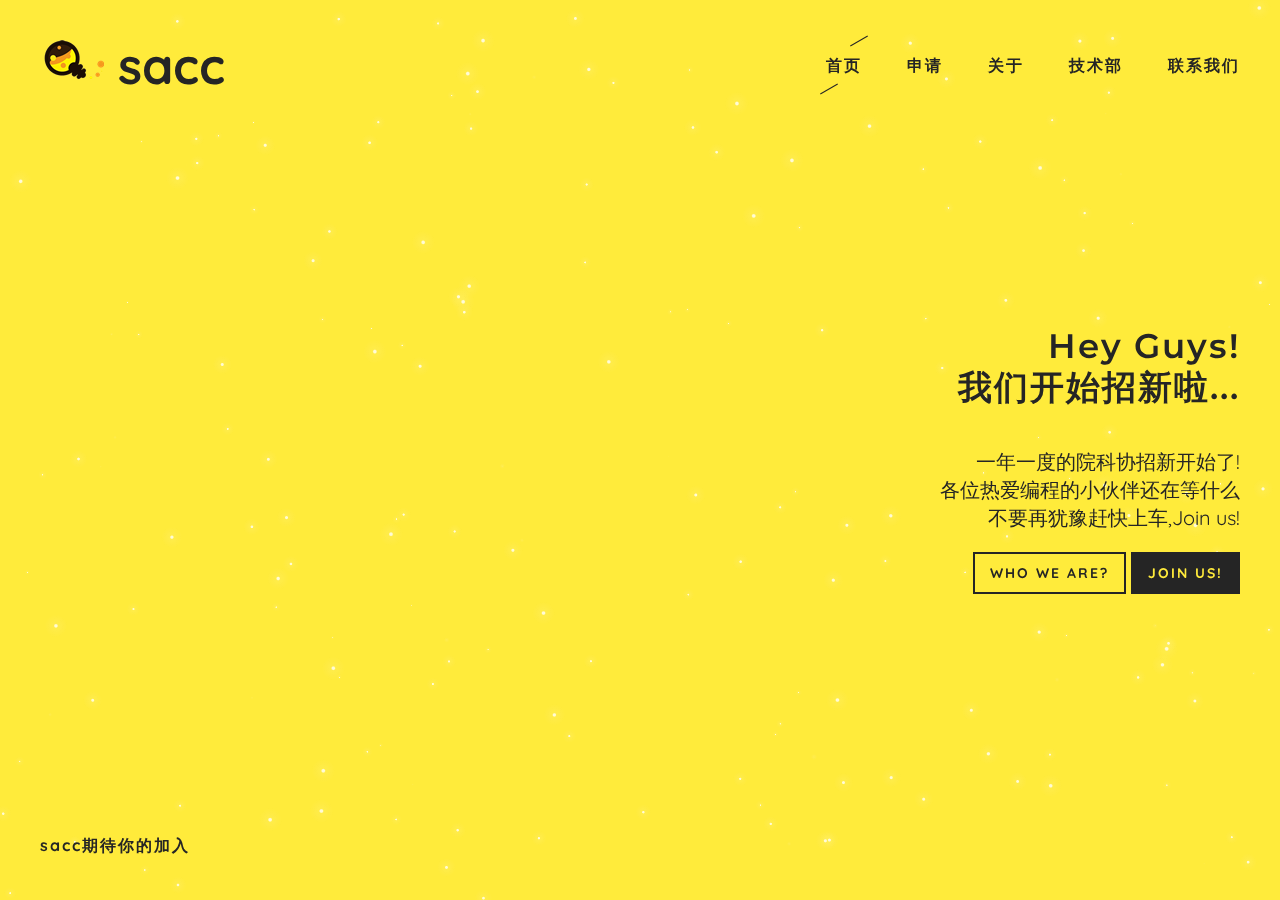
==== commit c979b74a: "前面那个不是终极版" ====
--- a/index.html
+++ b/index.html
@@ -130,9 +130,9 @@
                                         <!-- 开始幻灯片内容-->
                                         <div class="slide-content">
 
-                                            <div class="row">
+                                            <div class="row" id="reform">
                                                 <div class="col-lg-5 col-lg-offset-2 col-md-6 col-md-offset-1 col-md-push-5 svm">
-                                                    <div class="section-info text-right">
+                                                    <div class="section-info text-right" id="reform01">
                                                         <!-- 标题开始 -->
                                                         <h2 class="section-title text-default animated"
                                                             data-animation="fadeIn" data-animation-delay="60">加入我们</h2>
@@ -146,7 +146,7 @@
                                                     </div>
                                                 </div>
                                                 <div class="col-md-5 col-md-pull-7 svm">
-                                                    <div class="section-info text-left">
+                                                    <div class="section-info text-left" id="reform00">
                                                         <p>写下你的<strong>资料</strong>,你就是我们的人了!
                                                         <div id="ajax"></div>
                                                         </p>
@@ -187,8 +187,7 @@
                                                                         class="btn btn-inverse">
                                                                     <i
                                                                             class="fa fa-mouse-pointer"></i>
-                                                                    <span>申请</span>
-                                                                </button>
+                                                                    <span>申请</span></button>
                                                             </div>
                                                         </div>
                                                         <!-- 注册表单结束 -->
@@ -417,37 +416,42 @@
                                 </div>
                             </div>
                         </div>
-                        <!-- 结束容器 -->
                     </div>
+                    <!-- 结束容器 -->
+
                 </div>
+
             </div>
         </section>
     </main>
+    <footer id="awd-site-footer">
+        <!-- 左下角 -->
+        <div class="copyright animated" data-animation="fadeInUp" data-animation-delay="500">
+            <p>sacc期待你的加入</p>
+        </div>
+        <!-- 左下角结束 -->
+        <!-- 社交图标开始 -->
+        <nav class="social-icons" data-animation="fadeInUp" data-animation-delay="500">
+            <ul>
+                <li title="主页"><a href=""><i class="fa fa-home"></i></a></li>
+                <li title="QQ"><a href="https://jq.qq.com/?_wv=1027&k=5Ijl448"><i class="fa fa-qq"></i></a></li>
+                <li title="微信号：nuptsacc"><a
+                        href="https://mp.weixin.qq.com/mp/profile_ext?action=home&__biz=MzI5NjY5ODE0Nw==&scene=124#wechat_redirect"><i
+                        class="fa fa-weixin"></i></a></li>
+                <li title="github"><a href="https://github.com/NUPT-SACC"><i class="fa fa-github"></i></a></li>
+                <li title="email"><a href=""><i class="fa fa-envelope"></i> </a></li>
+            </ul>
+        </nav>
+        <!-- 社交图标结束 -->
+    </footer>
+</div>
+
 </div>
 <!-- 结束部分 -->
 <!-- 搞定~ -->
 
 
-<footer id="awd-site-footer">
-    <!-- 左下角 -->
-    <div class="copyright animated" data-animation="fadeInUp" data-animation-delay="500">
-        <p>sacc期待你的加入</p>
-    </div>
-    <!-- 左下角结束 -->
-    <!-- 社交图标开始 -->
-    <nav class="social-icons" data-animation="fadeInUp" data-animation-delay="500">
-        <ul>
-            <li title="主页"><a href=""><i class="fa fa-home"></i></a></li>
-            <li title="QQ"><a href="https://jq.qq.com/?_wv=1027&k=5Ijl448"><i class="fa fa-qq"></i></a></li>
-            <li title="微信号：nuptsacc"><a
-                    href="https://mp.weixin.qq.com/mp/profile_ext?action=home&__biz=MzI5NjY5ODE0Nw==&scene=124#wechat_redirect"><i
-                    class="fa fa-weixin"></i></a></li>
-            <li title="github"><a href="https://github.com/NUPT-SACC"><i class="fa fa-github"></i></a></li>
-            <li title="email"><a href=""><i class="fa fa-envelope"></i> </a></li>
-        </ul>
-    </nav>
-    <!-- 社交图标结束 -->
-</footer>
+
 <!-- JS -->
 <script src="assets/js/jquery-1.11.3.min.js"></script>
 <script type="text/javascript" src="assets/js/bootstrap.min.js"></script>
@@ -456,42 +460,42 @@
 <script type="text/javascript" src="assets/js/main.js"></script>
 <script>
     $(document).ready(function () {
-        var stu=0;
-        var bu=0;
-        var koukou=0;
+        var stu = 0;
+        var bu = 0;
+        var koukou = 0;
         var summ;
-        $("#apply-stu").blur(function(){
-            var re=document.querySelector("#apply-stu");
+        $("#apply-stu").blur(function () {
+            var re = document.querySelector("#apply-stu");
             //console.log(re.value.length);
-            if(re.value.length!=9){
-                $("#apply-stu").css({"background":" url(assets/img/X.png) no-repeat right","border-color":"red"});
-                stu=0;
-            }else{
-                $("#apply-stu").css({"background":" url(assets/img/C.png) no-repeat right","border-color":""});
-                stu=1;
+            if (re.value.length != 9) {
+                $("#apply-stu").css({"background": " url(assets/img/X.png) no-repeat right", "border-color": "red"});
+                stu = 0;
+            } else {
+                $("#apply-stu").css({"background": " url(assets/img/C.png) no-repeat right", "border-color": ""});
+                stu = 1;
             }
         });
-        $("#apply-QQ").blur(function(){
-            var re1=document.querySelector("#apply-QQ");
+        $("#apply-QQ").blur(function () {
+            var re1 = document.querySelector("#apply-QQ");
             //console.log(re1.value.length);
-            if(re1.value.length<6||re1.value.length>12){
-                $("#apply-QQ").css({"background":" url(assets/img/X.png) no-repeat right","border-color":"red"});
-                koukou=0;
-            }else{
-                $("#apply-QQ").css({"background":" url(assets/img/C.png) no-repeat right","border-color":""});
-                koukou=1;
+            if (re1.value.length < 6 || re1.value.length > 12) {
+                $("#apply-QQ").css({"background": " url(assets/img/X.png) no-repeat right", "border-color": "red"});
+                koukou = 0;
+            } else {
+                $("#apply-QQ").css({"background": " url(assets/img/C.png) no-repeat right", "border-color": ""});
+                koukou = 1;
             }
         });
-        $("#bumen").blur(function(){
-            var re2=document.querySelector("#bumen");
+        $("#bumen").blur(function () {
+            var re2 = document.querySelector("#bumen");
             //console.log(re2.value);
-            if(re2.value==0){
-                $("#bumen").css({"background":" url(assets/img/X.png) no-repeat right","border-color":"red"});
-                bu=0;
+            if (re2.value == 0) {
+                $("#bumen").css({"background": " url(assets/img/X.png) no-repeat right", "border-color": "red"});
+                bu = 0;
                 //console.log("ok");
-            }else{
-                $("#bumen").css({"background":" url(assets/img/C.png) no-repeat right","border-color":""});
-                bu=1;
+            } else {
+                $("#bumen").css({"background": " url(assets/img/C.png) no-repeat right", "border-color": ""});
+                bu = 1;
             }
         });
         $("#apply-submit").click(function () {
@@ -503,7 +507,7 @@
             var obj0 = document.getElementById("apply-stu"); //要验证的对象
             var obj1 = document.getElementById("apply-QQ");
             var obj2 = document.getElementById("apply-name");
-            summ=bu+koukou+stu;
+            summ = bu + koukou + stu;
             console.log(summ);
             if (obj0.value === "" || obj1.value === "" || obj2.value === "" || obj3.value === 0) { //输入不能为空
                 $("#apply-stu").css("background", " url(assets/img/X.png) no-repeat right");
@@ -511,7 +515,7 @@
                 // $("#apply-stu-notice").text("输入不能为空");
             } else if (!reg0.test(obj0.value)) { //正则验证不通过，格式不对
                 console.log("学号或QQ输入错误!");
-            } else if(summ=3){
+            } else if (summ = 3) {
                 for (var i = 0; i < inputElements.length; i++) {
                     formData += inputElements[i].name + "=" + inputElements[i].value + "&";
                 }
@@ -524,33 +528,45 @@
                     data: formData,
                     async: false,
                     success: function (resp) {
-                        if (resp.error == 0) {
+                        if (resp.error == 1) {
                             alert("输入不能为空！");
                             $("#apply-notice").text("输入不能为空");
                             console.log(resp)
-                        } else if (resp.error == 1) {
-                            $("#apply-stu").attr("value","");
+                        } else if (resp.error == 2) {
+                            alert("该邮箱已注册，请到邮箱进行验证！");
+                        } else if (resp.error == 3) {
+                            $("#apply-stu").attr("value", "");
                             alert("该学号已注册~");
-                            $("#apply-stu").css({"background":" url(assets/img/X.png) no-repeat right","border-color":"red"});
-                            $("#apply-stu").attr({"value":"","placeholder":"该学号已注册~"} );
-                            $("#apply-stu").attr("value","");
+                            $("#apply-stu").css({
+                                "background": " url(assets/img/X.png) no-repeat right",
+                                "border-color": "red"
+                            });
+                            $("#apply-stu").attr({"value": "", "placeholder": "该学号已注册~"});
+                            $("#apply-stu").attr("value", "");
                             console.log(resp)
-                        } else if (resp.error == 2) {
+                        } else if (resp.error == 4) {
                             alert("该QQ已注册~");
-                            $("#apply-QQ").css({"background":" url(assets/img/X.png) no-repeat right","border-color":"red"});
-                            $("#apply-QQ").attr({"value":"","placeholder":"该QQ已注册~"} );
-                            $("#apply-stu").attr("value","");
+                            $("#apply-QQ").css({
+                                "background": " url(assets/img/X.png) no-repeat right",
+                                "border-color": "red"
+                            });
+                            $("#apply-QQ").attr({"value": "", "placeholder": "该QQ已注册~"});
+                            $("#apply-stu").attr("value", "");
                             console.log(resp)
-                        } else if (resp.error == 3) {
+                        } else if (resp.error == 5) {
                             alert("该邮箱已注册~");
-                            $("#apply-email").css({"background":" url(assets/img/X.png) no-repeat right","border-color":"red"});
-                            $("#apply-email").attr({"value":"","placeholder":"该邮箱已注册~"});
-                            $("#apply-stu").attr("value","");
+                            $("#apply-email").css({
+                                "background": " url(assets/img/X.png) no-repeat right",
+                                "border-color": "red"
+                            });
+                            $("#apply-email").attr({"value": "", "placeholder": "该邮箱已注册~"});
+                            $("#apply-stu").attr("value", "");
                             console.log(resp.error)
                         } else if (resp.success == 0) {
                             alert("注册成功！");
                             console.log(resp);
-                            window.open("check.html");
+                            $("#reform01").html("<img src='assets/img/timg.jpg'>");
+                            $("#reform00").html("<h1>&nbsp;&nbsp;我们发送了一封验证邮件到你的邮箱，请进行验证！</h1>");
                         }
                     },
                     error: function (resp) {
--- a/assets/css/style.css
+++ b/assets/css/style.css
@@ -1,1556 +1,1560 @@
-@import url(http://fonts.googleapis.com/css?family=Quicksand:400,700);
-@import url(http://fonts.googleapis.com/css?family=Montserrat:400,700);
-
-@charset "UTF-8";
-/*====================================================
-01. CSS 重置
-02. Bootstrap 修复
-03. 基础样式
-04. 颜色
-05. 排版
-06. Header & Logo
-07. 导航
-08. Sections
-09. 倒计时
-10. Footer
-11. 动画
-12. 滚动
-13. 响应
-====================================================*/
-
-/*====================================================
-01. CSS 重置
-====================================================*/
-
-html, body, div, span, applet, object, iframe,
-h1, h2, h3, h4, h5, h6, p, blockquote, pre,
-a, abbr, acronym, address, big, cite, code,
-del, dfn, em, img, ins, kbd, q, s, samp,
-small, strike, strong, sub, sup, tt, var,
-b, u, i, center,
-dl, dt, dd, ol, ul, li,
-fieldset, form, label, legend,
-table, caption, tbody, tfoot, thead, tr, th, td,
-article, aside, canvas, details, embed,
-figure, figcaption, footer, header, hgroup,
-menu, nav, output, ruby, section, summary,
-time, mark, audio, video {
-    margin: 0;
-    padding: 0;
-    border: 0;
-    font-size: 100%;
-    font: inherit;
-    vertical-align: baseline;
-}
-
-article, aside, details, figcaption, figure,
-footer, header, hgroup, menu, nav, section {
-    display: block;
-}
-
-body {
-    line-height: 1;
-}
-
-ol, ul {
-    list-style: none;
-}
-
-blockquote, q {
-    quotes: none;
-}
-
-blockquote:before, blockquote:after,
-q:before, q:after {
-    content: '';
-    content: none;
-}
-
-table {
-    border-collapse: collapse;
-    border-spacing: 0;
-}
-
-/*====================================================
-02. Bootstrap 修复
-====================================================*/
-
-/*@-webkit-viewport {*/
-    /*width:device-width;*/
-/*}*/
-
-/*@-moz-viewport {*/
-    /*width: device-width;*/
-/*}*/
-
-/*@-ms-viewport {*/
-    /*width: device-width;*/
-/*}*/
-
-/*@-o-viewport {*/
-    /*width: device-width;*/
-/*}*/
-
-/*@viewport {*/
-    /*width: device-width;*/
-/*}*/
-
-/*====================================================
-03. 基础样式
-====================================================*/
-
-html, body {
-    height: 100%;
-}
-
-body {
-    position: relative;
-    font-size: 20px;
-    line-height: 28px;
-    font-family: 'Quicksand', sans-serif;
-    font-style: normal;
-    font-weight: normal;
-    background: #ffffff;
-    -webkit-font-smoothing: antialiased;
-    -webkit-text-size-adjust: 100%;
-    overflow-x: hidden;
-    white-space: normal;
-}
-
-input,
-select {
-    font-size: 16px;
-    font-style: normal;
-}
-
-textarea {
-    width: 100%;
-    padding: 10px 20px;
-    resize: both;
-    height: 150px;
-}
-
-#awd-site-wrap.bg {
-    transition: background 0.5s;
-}
-
-#awd-site-canvas {
-    position: fixed;
-    z-index: 2;
-    top: 50%;
-    left: 0;
-    bottom: 0;
-    right: 0;
-    -webkit-transform: translate(0, -50%);
-    -ms-transform: translate(0, -50%);
-    transform: translate(0, -50%);
-    -webkit-transition: all, 0.6s;
-    opacity: 1.0;
-}
-
-.bordered #awd-site-wrap {
-    border-style: solid;
-    border-width: 20px;
-}
-
-#awd-site-wrap {
-    position: relative;
-    height: 100%;
-    overflow: hidden;
-}
-
-.awd-site-bg {
-    position: absolute;
-    border-radius: 100%;
-    opacity: 0;
-}
-
-.awd-site-bg.active {
-    width: 100px;
-    height: 100px;
-    -webkit-transform: translate3d(0, 0, 0) scale3d(40, 40, 1);
-    -moz-transform: translate3d(0, 0, 0) scale3d(40, 40, 1);
-    -ms-transform: translate3d(0, 0, 0) scale3d(40, 40, 1);
-    transform: translate3d(0, 0, 0) scale3d(40, 40, 1);
-    -webkit-transition-property: width, height, border-radius, transform;
-    -moz-transition-property: width, height, border-radius, transform;
-    -o-transition-property: width, height, border-radius, transform;
-    transition-property: width, height, border-radius, transform;
-    -webkit-transition-duration: 0.5s;
-    -moz-transition-duration: 0.5s;
-    -o-transition-duration: 0.5s;
-    transition-duration: 0.5s;
-    -webkit-transition-timing-function: ease-in-out;
-    -moz-transition-timing-function: ease-in-out;
-    -o-transition-timing-function: ease-in-out;
-    transition-timing-function: ease-in-out;
-    border-radius: 0;
-    z-index: 2;
-    display: block;
-    opacity: 1;
-}
-
-/*====================================================
-04. 颜色
-====================================================*/
-
-/* 主页 */
-
-.bg-home,
-.bg-home nav:before {
-    background-color: #FFEB3B;
-    color: #252525;
-}
-
-.bg-home *:not(i):not(nav):after,
-.bg-home *:not(i):not(nav):before,
-.bg-home .btn:hover,
-.bg-home .btn-inverse{
-    background-color: #252525;
-    border-color: #252525;
-    color: #FFEB3B;
-}
-
-/* 申请 */
-
-.bg-apply,
-.bg-apply nav:before {
-    background-color: #8a6d3b;
-    color: #ffffff;
-}
-
-.bg-apply *:not(i):not(nav):after,
-.bg-apply *:not(i):not(nav):before,
-.bg-apply .btn:hover,
-.bg-apply .btn-inverse {
-    background-color: #ffffff;
-    border-color: #ffffff;
-    color: #8a6d3b;
-}
-
-/* 关于 */
-
-.bg-about,
-.bg-about nav:before {
-    background-color: #F44336;
-    color: #ffffff;
-}
-
-.bg-about *:not(i):not(nav):after,
-.bg-about *:not(i):not(nav):before {
-    background-color: #ffffff;
-}
-
-/* 联系我们 */
-
-.bg-contact,
-.bg-contact nav:before {
-    background-color: #dedede;
-    color: #252525;
-}
-
-.bg-contact *:not(i):not(nav):after,
-.bg-contact *:not(i):not(nav):before,
-.bg-contact .btn:hover,
-.bg-contact .btn-inverse {
-    border-color: #252525;
-    background-color: #252525;
-    color: #dedede;
-}
-
-.bg-contact input,
-.bg-contact textarea {
-    border-color: #252525;
-}
-
-/* 技术部 */
-
-.bg-techincals,
-.bg-techincals nav:before {
-    background-color: #326394;
-    color: #ffffff;
-}
-
-.bg-techincals *:not(i):not(nav):after,
-.bg-techincals *:not(i):not(nav):before {
-    background-color: #ffffff;
-}
-
-/*====================================================
-05. 排版
-====================================================*/
-
-h1, h2, h3, h4, h5, h6 {
-    font-family: "Montserrat", sans-serif;
-    font-weight: 600;
-    margin-bottom: 10px;
-    letter-spacing: 2px;
-    line-height: 1.2em;
-    text-transform: uppercase;
-}
-
-h1 {
-    font-size: 42px;
-}
-
-h2 {
-    font-size: 34px;
-}
-
-h3 {
-    font-size: 22px;
-}
-
-h4 {
-    font-size: 20px;
-}
-
-h5 {
-    font-size: 18px;
-}
-
-h6 {
-    font-size: 16px;
-}
-
-p {
-    margin-bottom: 20px;
-}
-
-p.lead {
-    font-size: 26px;
-    line-height: 40px;
-}
-
-a, a > * {
-    color: inherit;
-    text-decoration: none;
-}
-
-a:hover, a > *:hover, a:focus {
-    color: inherit;
-    text-decoration: none;
-    outline: 0;
-}
-
-em {
-    font-style: italic;
-}
-
-strong {
-    font-weight: 700;
-}
-
-.text-default {
-    text-transform: inherit;
-}
-
-/*====================================================
-06. Header & Logo
-====================================================*/
-
-#awd-site-header {
-    position: absolute;
-    top: 40px;
-    left: 40px;
-    right: 40px;
-    height: 50px;
-    z-index: 20;
-}
-
-#awd-site-logo {
-    float: left;
-}
-
-#awd-site-logo h1 {
-    font-family: "Quicksand", sans-serif;
-    text-transform: lowercase;
-    font-weight: bold;
-    font-size: 50px;
-    line-height: 0.75em;
-    letter-spacing: 0;
-    margin-bottom: 0;
-}
-
-#awd-site-logo h1 > a {
-    display: inline-block;
-}
-
-#awd-site-logo h1 > a > i {
-    margin-right: 15px;
-}
-
-#awd-site-logo h1 > a > span {
-    display: inline-block;
-}
-
-/*====================================================
-07. 导航
-====================================================*/
-
-#awd-site-nav {
-    position: relative;
-    float: right;
-}
-
-.menu-toggle {
-    display: none;
-    position: absolute;
-    top: 13px;
-    right: 5px;
-    width: 28px;
-    height: 28px;
-    background: transparent;
-    border: 0;
-    cursor: pointer;
-    outline: none;
-    padding: 0;
-    z-index: 999;
-}
-
-.menu-toggle > span:after {
-    content: "";
-    position: absolute;
-    left: 0;
-    display: block;
-    width: 24px;
-    height: 3px;
-    margin: 4px 2px;
-    -webkit-border-radius: 2px;
-    -moz-border-radius: 2px;
-    border-radius: 2px;
-    -webkit-transition: -webkit-transform .35s, background .35s;
-    -moz-transition: -moz-transform .35s, background .35s;
-    -ms-transition: -ms-transform .35s, background .35s;
-    -o-transition: -o-transform .35s, background .35s;
-    transition: transform .35s, background .35s;
-}
-
-.menu-toggle > span:nth-child(1):after {
-    top: 0;
-    -webkit-transform-origin: 0 50%;
-    -moz-transform-origin: 0 50%;
-    -ms-transform-origin: 0 50%;
-    -o-transform-origin: 0 50%;
-    transform-origin: 0 50%
-}
-
-.menu-toggle > span:nth-child(2):after {
-    top: 8px
-}
-
-.menu-toggle > span:nth-child(3):after {
-    top: 16px;
-    -webkit-transform-origin: 0 50%;
-    -moz-transform-origin: 0 50%;
-    -ms-transform-origin: 0 50%;
-    -o-transform-origin: 0 50%;
-    transform-origin: 0 50%
-}
-
-.menu-toggle.opened > span:after {
-    width: 30px;
-}
-
-.menu-toggle.opened > span:nth-child(1):after {
-    -webkit-transform: translateX(1px) translateY(-2px) rotate(43deg);
-    -moz-transform: translateX(1px) translateY(-2px) rotate(43deg);
-    -ms-transform: translateX(1px) translateY(-2px) rotate(43deg);
-    -o-transform: translateX(1px) translateY(-2px) rotate(43deg);
-    transform: translateX(1px) translateY(-2px) rotate(43deg)
-}
-
-.menu-toggle.opened > span:nth-child(2):after {
-    display: none;
-}
-
-.menu-toggle.opened > span:nth-child(3):after {
-    -webkit-transform: translateX(1px) translateY(2px) rotate(-43deg);
-    -moz-transform: translateX(1px) translateY(2px) rotate(-43deg);
-    -ms-transform: translateX(1px) translateY(2px) rotate(-43deg);
-    -o-transform: translateX(1px) translateY(2px) rotate(-43deg);
-    transform: translateX(1px) translateY(2px) rotate(-43deg);
-}
-
-.navigation ul > li {
-    display: inline-block;
-    padding-left: 40px;
-}
-
-.navigation ul > li a {
-    position: relative;
-    display: block;
-    padding: 11px 0;
-    font-size: 16px;
-    font-family: "Quicksand", sans-serif;
-    text-transform: uppercase;
-    font-weight: 700;
-    letter-spacing: 2px;
-}
-
-.navigation ul > li a:before {
-    position: absolute;
-    top: 0;
-    content: "";
-    display: block;
-    width: 40px;
-    height: 1px;
-    left: 50%;
-    margin-left: -5px;
-    opacity: 0;
-    -webkit-transition: all .3s;
-    -moz-transition: all .3s;
-    -ms-transition: all .3s;
-    -o-transition: all .3s;
-    transition: all .3s;
-    -webkit-transform: scale(1) rotate(-30deg);
-    -moz-transform: scale(1) rotate(-30deg);
-    -ms-transform: scale(1) rotate(-30deg);
-    -o-transform: scale(1) rotate(-30deg);
-    transform: scale(1) rotate(-30deg);
-}
-
-.navigation ul > li a:after {
-    position: absolute;
-    bottom: 0;
-    content: "";
-    display: block;
-    width: 40px;
-    height: 1px;
-    right: 50%;
-    margin-right: -5px;
-    opacity: 0;
-    -webkit-transition: all .3s;
-    -moz-transition: all .3s;
-    -ms-transition: all .3s;
-    -o-transition: all .3s;
-    transition: all .3s;
-    -webkit-transform: scale(1) rotate(-30deg);
-    -moz-transform: scale(1) rotate(-30deg);
-    -ms-transform: scale(1) rotate(-30deg);
-    -o-transform: scale(1) rotate(-30deg);
-    transform: scale(1) rotate(-30deg);
-}
-
-.navigation ul > li a:hover:before,
-.navigation ul > li a.active:before,
-.navigation ul > li a:hover:after,
-.navigation ul > li a.active:after {
-    opacity: 1;
-    height: 2px;
-    -webkit-transform: scale(0.5) rotate(-30deg);
-    -moz-transform: scale(0.5) rotate(-30deg);
-    -ms-transform: scale(0.5) rotate(-30deg);
-    -o-transform: scale(0.5) rotate(-30deg);
-    transform: scale(0.5) rotate(-30deg);
-}
-
-/*====================================================
-08. Sections
-====================================================*/
-
-#awd-site-main {
-    -webkit-transform: translate3d(0, 0, 0);
-    transform: translate3d(0, 0, 0);
-    -webkit-backface-visibility: hidden;
-    backface-visibility: hidden;
-    /*-webkit-perspective: 1000;*/
-    /*perspective: 1000;*/
-    position: relative;
-    height: 100%;
-    z-index: 10;
-}
-
-#awd-site-content {
-    position: absolute;
-    top: 130px;
-    bottom: 110px;
-    left: 25px;
-    right: 25px;
-    text-align: center;
-    overflow-y: scroll;
-    overflow-x: hidden;
-}
-
-#awd-site-content::-webkit-scrollbar {
-    display: none;
-}
-
-#awd-site-main .table-container {
-    display: table-cell;
-    vertical-align: middle;
-}
-
-#awd-site-main h1 {
-    margin-top: 30px;
-}
-
-.slides {
-    display: table;
-    table-layout: fixed;
-    height: 100%;
-    width: 100%;
-}
-
-.slides-wrap {
-    display: table-cell;
-    vertical-align: middle;
-}
-
-.slide-item {
-    display: none;
-}
-
-.slide-item .line {
-    position: relative;
-    display: inline-block;
-    font-size: 42px;
-    /*padding: 40px;*/
-}
-
-.slide-item.active {
-    display: block;
-}
-
-.slide-item .link {
-    display: inline-block;
-    font-weight: bold;
-}
-
-.sections-block {
-    position: relative;
-    height: 100%;
-}
-
-.slide-content {
-    font-size: 0;
-}
-
-.svm {
-    display: inline-block;
-    vertical-align: middle;
-    float: none;
-    font-size: 20px;
-}
-
-.section-info {
-    font-size: 20px;
-    margin: 30px 0;
-}
-
-.section-title {
-    letter-spacing: 2px;
-    margin-bottom: 40px;
-    -webkit-backface-visibility: hidden;
-    -moz-backface-visibility: hidden;
-    -ms-backface-visibility: hidden;
-    position: relative;
-}
-
-.btn {
-    position: relative;
-    font-family: "Quicksand", sans-serif;
-    text-transform: uppercase;
-    letter-spacing: 2px;
-    border-radius: 0;
-    outline: none;
-    padding: 9px 15px;
-    background: transparent;
-    border-width: 2px;
-    font-size: 14px;
-    font-weight: bold;
-    border-style: solid;
-    border-color: inherit;
-    -webkit-transition: all .5s;
-    -moz-transition: all .5s;
-    -ms-transition: all .5s;
-    -o-transition: all .5s;
-    transition: all .5s;
-    overflow: hidden;
-}
-
-.btn:focus {
-    outline: none;
-}
-
-.btn:hover {
-    background: inherit;
-    color: inherit;
-}
-
-.btn-inverse:hover {
-    cursor: pointer;
-    -webkit-animation: pulse .2s linear;
-    -moz-animation: pulse .2s linear;
-    -ms-animation: pulse .2s linear;
-    -o-animation: pulse .2s linear;
-    animation: pulse .2s linear;
-}
-
-/* 关于 */
-
-.featured-text > h3 {
-    font-family: "Quicksand", sans-serif;
-    font-size: 20px;
-    text-transform: inherit;
-    letter-spacing: 1px;
-}
-
-/* 申请 */
-
-.apply-form {
-    margin-top: 30px;
-}
-
-.apply-form input,select {
-    position: relative;
-    width: 100%;
-    background: transparent;
-    outline: none;
-    font-family: "Quicksand", sans-serif;
-    float: left;
-    -webkit-appearance: none;
-    color: inherit;
-    border-width: 2px;
-    border-style: solid;
-    border-color: inherit;
-    -webkit-box-shadow: none;
-    -moz-box-shadow: none;
-    box-shadow: none;
-    height: auto;
-    padding: 9px 20px;
-    margin-bottom: 20px;
-    -webkit-box-sizing: border-box;
-    -moz-box-sizing: border-box;
-    box-sizing: border-box;
-    position: relative;
-}
-
-.apply-form-option{
-    color: black;
-    background: white;
-}
-
-.apply-form .form-notice {
-    font-size: 16px;
-    display: inline-block;
-    margin-left: 15px;
-}
-
-/* 联系我们 */
-
-.contact-form input[type="text"], .contact-form input[type="email"] {
-    width: 100%;
-}
-
-.contact-form input, .contact-form textarea, .contact-form select {
-    background: transparent;
-    outline: none;
-    font-family: "Quicksand", sans-serif;
-    -webkit-appearance: none;
-    color: inherit;
-    border-width: 2px;
-    border-style: solid;
-    padding: 9px 20px;
-    -webkit-box-shadow: none;
-    -moz-box-shadow: none;
-    box-shadow: none;
-    height: auto;
-    font-size: 18px;
-    letter-spacing: 1px;
-    margin-bottom: 20px;
-    -webkit-box-sizing: border-box;
-    -moz-box-sizing: border-box;
-    box-sizing: border-box;
-    position: relative;
-}
-
-.contact-form textarea {
-    float: left;
-    resize: none;
-    height: 140px;
-    border-bottom: 0;
-    margin-bottom: 0;
-}
-
-.contact-form .input-error {
-    border-color: #ed5555;
-}
-
-.contact-form .contact-notice {
-    font-size: 16px;
-}
-
-.contact-form .btn {
-    padding: 12px 15px;
-}
-
-.contact-form input::-webkit-input-placeholder,
-.contact-form textarea::-webkit-input-placeholder {
-    color: inherit;
-    font-family: "Quicksand", sans-serif;
-    font-size: 16px;
-    letter-spacing: 2px;
-}
-
-.contact-form :-moz-placeholder {
-    color: inherit;
-    opacity: 1;
-}
-
-.contact-form ::-moz-placeholder {
-    color: inherit;
-    opacity: 1;
-}
-
-.contact-form :-ms-input-placeholder {
-    color: inherit;
-}
-
-input::-webkit-input-placeholder,
-textarea::-webkit-input-placeholder {
-    color: inherit;
-}
-
-:-moz-placeholder {
-    color: inherit;
-    opacity: 1;
-}
-
-::-moz-placeholder {
-    color: inherit;
-    opacity: 1;
-}
-
-:-ms-input-placeholder {
-    color: inherit;
-}
-
-.contact-info {
-    margin-bottom: 20px;
-}
-
-.contact-item {
-    font-size: 16px;
-    margin-bottom: 0;
-}
-
-/* 技术部 */
-
-.techincal > h3 {
-    font-family: "Quicksand", sans-serif;
-    font-size: 20px;
-    text-transform: inherit;
-    letter-spacing: 1px;
-}
-
-
-
-/*====================================================
-09. Countdown
-====================================================*/
-
-.countdown {
-    text-align: left;
-    overflow: hidden;
-}
-
-#clock {
-    display: inline-block;
-    text-align: left;
-    width: 650px;
-    font-family: "Montserrat", sans-serif;
-}
-
-#clock .counter-box {
-    display: inline-block;
-    position: relative;
-}
-
-#clock .counter-date {
-    max-width: 400px;
-    float: left;
-}
-
-#clock .counter-time {
-    max-width: 250px;
-    float: left;
-}
-
-#clock .counter-box .number {
-    font-size: 78px;
-    font-weight: 700;
-    line-height: 0.75em;
-    letter-spacing: 2px;
-    margin-top: 44px;
-}
-
-#clock .counter-date .number {
-    font-size: 190px;
-    margin-right: 20px;
-    margin-left: -5px;
-    margin-top: 0;
-}
-
-#clock .counter-time .counter-box:last-child .number {
-    margin-top: 35px;
-    font-size: 50px;
-    min-width: 70px;
-    margin-right: 15px;
-    display: inline-block;
-    text-align: left;
-}
-
-#clock span {
-    display: none;
-    font-family: "Quicksand", sans-serif;
-    font-size: 16px;
-    text-transform: uppercase;
-    font-weight: 700;
-    padding-top: 10px;
-    padding-left: 4px;
-    letter-spacing: 2px;
-    position: relative;
-}
-
-#clock span:after {
-    position: absolute;
-    content: '';
-    display: block;
-    width: 40px;
-    height: 2px;
-    left: 0;
-    right: 0;
-    top: 0;
-    margin-left: -15px;
-    margin-top: 5px;
-    -webkit-transform: scale(0.5) rotate(-30deg);
-    -moz-transform: scale(0.5) rotate(-30deg);
-    -ms-transform: scale(0.5) rotate(-30deg);
-    -o-transform: scale(0.5) rotate(-30deg);
-    transform: scale(0.5) rotate(-30deg);
-}
-
-#clock .counter-box:first-child span,
-#clock .counter-box:last-child span {
-    display: block;
-    margin-top: 0;
-}
-
-#clock .counter-box:last-child span {
-    position: relative;
-    display: inline-block;
-}
-
-#clock .counter-box.last {
-    margin-right: 5px;
-}
-
-/*====================================================
-10. Footer
-====================================================*/
-
-#awd-site-footer {
-    position: fixed;
-    bottom: 40px;
-    left: 40px;
-    right: 40px;
-    height: 30px;
-    z-index: 20;
-}
-
-.copyright {
-    float: left;
-    vertical-align: bottom;
-}
-
-.copyright p {
-    display: inline-block;
-    font-size: 16px;
-    font-weight: bold;
-    font-family: "Quicksand", sans-serif;
-    letter-spacing: 2px;
-    margin-bottom: 0;
-}
-
-.social-icons {
-    cursor: pointer;
-    float: right;
-    margin: 0 -15px;
-}
-
-.social-icons ul > li {
-    display: inline-block;
-}
-
-.social-icons ul > li > a {
-    display: block;
-    position: relative;
-    width: 50px;
-    height: 30px;
-    text-align: center;
-    line-height: 30px;
-}
-
-.social-icons ul > li > a:before {
-    position: absolute;
-    top: 0;
-    content: "";
-    display: block;
-    width: 24px;
-    height: 1px;
-    left: 50%;
-    /*margin-left: -5px;*/
-    margin-top: -5px;
-    opacity: 0;
-    -webkit-transition: all .3s;
-    -moz-transition: all .3s;
-    -ms-transition: all .3s;
-    -o-transition: all .3s;
-    transition: all .3s;
-    -webkit-transform: scale(1) rotate(-30deg);
-    -moz-transform: scale(1) rotate(-30deg);
-    -ms-transform: scale(1) rotate(-30deg);
-    -o-transform: scale(1) rotate(-30deg);
-    transform: scale(1) rotate(-30deg);
-}
-
-.social-icons ul > li > a:after {
-    position: absolute;
-    bottom: 0;
-    content: "";
-    display: block;
-    width: 24px;
-    height: 1px;
-    right: 50%;
-    /*margin-right: -10px;*/
-    margin-bottom: -5px;
-    opacity: 0;
-    -webkit-transition: all .3s;
-    -moz-transition: all .3s;
-    -ms-transition: all .3s;
-    -o-transition: all .3s;
-    transition: all .3s;
-    -webkit-transform: scale(1) rotate(-30deg);
-    -moz-transform: scale(1) rotate(-30deg);
-    -ms-transform: scale(1) rotate(-30deg);
-    -o-transform: scale(1) rotate(-30deg);
-    transform: scale(1) rotate(-30deg);
-}
-
-.social-icons ul > li > a:hover:before,
-.social-icons ul > li > a.active:before,
-.social-icons ul > li > a:hover:after,
-.social-icons ul > li > a.active:after {
-    opacity: 1;
-    height: 2px;
-    -webkit-transform: scale(0.6) rotate(-30deg);
-    -moz-transform: scale(0.6) rotate(-30deg);
-    -ms-transform: scale(0.6) rotate(-30deg);
-    -o-transform: scale(0.6) rotate(-30deg);
-    transform: scale(0.6) rotate(-30deg);
-}
-
-/*====================================================
-11. animated
-====================================================*/
-
-.start .animated {
-    visibility: hidden;
-}
-
-.start .visible {
-    visibility: visible;
-}
-
-/*==================================================
-12. 滚动
-==================================================*/
-.ps-container.ps-in-scrolling, .ps-container:hover.ps-in-scrolling {
-    pointer-events: none
-}
-
-.ps-container {
-    -ms-touch-action: none;
-    overflow: hidden !important
-}
-
-.ps-container.ps-active-x > .ps-scrollbar-x-rail, .ps-container.ps-active-y > .ps-scrollbar-y-rail {
-    display: block
-}
-
-.ps-container.ps-in-scrolling.ps-x > .ps-scrollbar-x-rail {
-    background-color: #eee;
-    opacity: .9
-}
-
-.ps-container.ps-in-scrolling.ps-x > .ps-scrollbar-x-rail > .ps-scrollbar-x {
-    background-color: rgba(0,0,0,0.1);
-}
-
-.ps-container.ps-in-scrolling.ps-y > .ps-scrollbar-y-rail {
-    background-color: rgba(0,0,0,0.1);
-    opacity: .9
-}
-
-.ps-container.ps-in-scrolling.ps-y > .ps-scrollbar-y-rail > .ps-scrollbar-y {
-    background-color: rgba(0,0,0,0.1);
-}
-
-.ps-container > .ps-scrollbar-x-rail {
-    display: none;
-    opacity: 0;
-    -webkit-transition: background-color .2s linear, opacity .2s linear;
-    -moz-transition: background-color .2s linear, opacity .2s linear;
-    -o-transition: background-color .2s linear, opacity .2s linear;
-    transition: background-color .2s linear, opacity .2s linear;
-    bottom: 3px;
-    height: 8px;
-    border-radius: 1.5em;
-}
-
-.ps-container > .ps-scrollbar-x-rail, .ps-container > .ps-scrollbar-x-rail > .ps-scrollbar-x {
-    position: absolute;
-}
-
-.ps-container > .ps-scrollbar-x-rail > .ps-scrollbar-x {
-    background-color: rgba(0,0,0,0.2);
-    -webkit-transition: background-color .2s linear;
-    -moz-transition: background-color .2s linear;
-    -o-transition: background-color .2s linear;
-    transition: background-color .2s linear;
-    bottom: 0;
-    border-radius: 1.5em;
-    height: 8px;
-}
-
-.ps-container > .ps-scrollbar-y-rail {
-    display: none;
-    opacity: 0;
-    -webkit-transition: background-color .2s linear, opacity .2s linear;
-    -moz-transition: background-color .2s linear, opacity .2s linear;
-    -o-transition: background-color .2s linear, opacity .2s linear;
-    transition: background-color .2s linear, opacity .2s linear;
-    right: 3px;
-    border-radius: 1.5em;
-    width: 8px;
-}
-
-.ps-container > .ps-scrollbar-y-rail, .ps-container > .ps-scrollbar-y-rail > .ps-scrollbar-y {
-    position: absolute;
-}
-
-.ps-container > .ps-scrollbar-y-rail > .ps-scrollbar-y {
-    background-color: rgba(0,0,0,0.2);
-    -webkit-transition: background-color .2s linear;
-    -moz-transition: background-color .2s linear;
-    -o-transition: background-color .2s linear;
-    transition: background-color .2s linear;
-    right: 0;
-    border-radius: 1.5em;
-    width: 8px;
-}
-
-.ps-container:hover.ps-in-scrolling.ps-x > .ps-scrollbar-x-rail {
-    background-color: rgba(0,0,0,0.1);
-    opacity: .9
-}
-
-.ps-container:hover.ps-in-scrolling.ps-x > .ps-scrollbar-x-rail > .ps-scrollbar-x {
-    background-color: rgba(0,0,0,0.2);
-}
-
-.ps-container:hover.ps-in-scrolling.ps-y > .ps-scrollbar-y-rail {
-    background-color: rgba(0,0,0,0.1);
-    opacity: .9
-}
-
-.ps-container:hover.ps-in-scrolling.ps-y > .ps-scrollbar-y-rail > .ps-scrollbar-y {
-    background-color: rgba(0,0,0,0.2);
-}
-
-.ps-container:hover > .ps-scrollbar-x-rail, .ps-container:hover > .ps-scrollbar-y-rail {
-    opacity: .6
-}
-
-.ps-container:hover > .ps-scrollbar-x-rail:hover {
-    background-color: rgba(0,0,0,0.1);
-    opacity: .9
-}
-
-.ps-container:hover > .ps-scrollbar-x-rail:hover > .ps-scrollbar-x {
-    background-color: rgba(0,0,0,0.1);
-}
-
-.ps-container:hover > .ps-scrollbar-y-rail:hover {
-    background-color: rgba(0,0,0,0.1);
-    opacity: .9
-}
-
-.ps-container:hover > .ps-scrollbar-y-rail:hover > .ps-scrollbar-y {
-    background-color: rgba(0,0,0,0.1);
-}
-
-/*====================================================
-13. 响应
-====================================================*/
-
-@media only screen and (max-width: 1200px) {
-
-    .section-title {
-        margin-bottom: 30px;
-    }
-
-    #clock {
-        transform: scale(0.8);
-        margin-left: -65px;
-    }
-
-}
-
-@media only screen and (max-width: 992px) {
-
-
-    .svm {
-        display: block;
-    }
-
-    .section-info {
-        text-align: center !important;
-    }
-
-    .countdown {
-        text-align: center;
-        overflow: hidden;
-        width: 650px;
-        margin: 0 auto;
-    }
-
-    #clock {
-        width: auto;
-        transform: scale(1);
-        margin-left: 0;
-    }
-
-    #clock .counter-time {
-        text-align: right;
-    }
-
-    #clock .counter-time .counter-box:last-child .number {
-        min-width: auto;
-    }
-
-    #awd-site-header {
-        top: 30px;
-        left: 30px;
-        right: 30px;
-    }
-
-    #awd-site-logo > h1 {
-        font-size: 46px;
-    }
-
-    .navigation ul > li {
-        padding-left: 18px;
-    }
-
-    .navigation ul > li a {
-        font-size: 15px;
-        letter-spacing: 1px;
-    }
-
-    #awd-site-content {
-        top: 110px;
-        bottom: 90px;
-        left: 15px;
-        right: 15px;
-    }
-
-    #awd-site-footer {
-        bottom: 30px;
-        left: 30px;
-        right: 30px;
-    }
-}
-
-@media only screen and (max-width: 768px) {
-
-    .countdown {
-        width: 100%;
-    }
-
-    #clock .counter-date {
-        max-width: 235px;
-        float: left;
-    }
-
-    #clock .counter-time {
-        max-width: 170px;
-        float: left;
-    }
-
-    #clock .counter-box .number {
-        font-size: 52px;
-        margin-top: 40px;
-    }
-
-    #clock .counter-date .number {
-        font-size: 110px;
-        margin-top: 0;
-    }
-
-    #clock .counter-time .counter-box:last-child .number {
-        margin-top: 10px;
-        font-size: 30px;
-    }
-
-    #clock span {
-        font-size: 13px;
-    }
-
-
-    .bordered #awd-site-wrap {
-        border-width: 15px;
-    }
-
-    #awd-site-header {
-        top: 20px;
-        left: 20px;
-        right: 20px;
-    }
-
-    #awd-site-logo {
-        position: absolute;
-        float: none;
-        z-index: 999;
-    }
-
-    .menu-toggle,
-    #awd-site-nav.active {
-        display: block;
-    }
-
-    #awd-site-nav {
-        text-align: center;
-        display: none;
-        table-layout: fixed;
-        position: fixed;
-        left: 0;
-        top: 0;
-        width: 100%;
-        height: 100%;
-        z-index: 950;
-
-    }
-
-    #awd-site-nav:before {
-        content: "";
-        display: block;
-        height: 100%;
-        width: 100%;
-    }
-
-    #awd-site-nav .nav-container {
-        -webkit-transform: translate3d(0, 0, 0);
-        transform: translate3d(0, 0, 0);
-        -webkit-backface-visibility: hidden;
-        backface-visibility: hidden;
-        /*-webkit-perspective: 1000;*/
-        /*perspective: 1000;*/
-        -webkit-transform: translateY(-50%);
-        -moz-transform: translateY(-50%);
-        -ms-transform: translateY(-50%);
-        -o-transform: translateY(-50%);
-        transform: translateY(-50%);
-        position: absolute;
-        top: 50%;
-        left: 15px;
-        right: 15px;
-    }
-
-    .navigation ul > li {
-        width: 100%;
-        display: block;
-    }
-
-    .navigation ul > li a {
-        display: inline-block;
-        padding: 15px 0;
-        font-size: 24px;
-    }
-
-    .navigation ul > li a:before,
-    .navigation ul > li a:after {
-        height: 1px;
-        -webkit-transform: scale(1) rotate(0deg);
-        -moz-transform: scale(1) rotate(0deg);
-        -ms-transform: scale(1) rotate(0deg);
-        -o-transform: scale(1) rotate(0deg);
-        transform: scale(1) rotate(0deg);
-    }
-
-    .navigation ul > li a:hover:before,
-    .navigation ul > li a:hover:after,
-    .navigation ul > li a.active:before,
-    .navigation ul > li a.active:after{
-        -webkit-transform: scale(0.5) rotate(0deg);
-        -moz-transform: scale(0.5) rotate(0deg);
-        -ms-transform: scale(0.5) rotate(0deg);
-        -o-transform: scale(0.5) rotate(0deg);
-        transform: scale(0.5) rotate(0deg);
-    }
-
-    .navigation ul > li a:before {
-        left: 0;
-        top: 50%;
-        right: auto;
-        margin-left: -40px;
-    }
-
-    .navigation ul > li a:after {
-        right: 0;
-        top: 50%;
-        left: auto;
-        margin-right: -40px;
-    }
-
-    #awd-site-content {
-        top: 96px;
-        bottom: 0px;
-    }
-
-    .apply-form .form-notice {
-        display: block;
-    }
-
-    #awd-site-footer {
-        margin-right: 20px;
-        left: 5px;
-        right: 20px;
-        bottom: 10px;
-        height: 20px;
-
-    }
-
-    .social-icons {
-        width: 100%;
-        margin-bottom: 20px;
-        text-align: center;
-    }
-
-    .copyright {
-        display: none;
-    }
-
-    #awd-site-footer {
-        position: fixed;
-        margin-right: 5vw;
-    }
-}
-
-@media only screen and (max-width: 480px) {
-
-    /* 时钟 */
-
-     .social-icons{
-         max-width: 290px;
-     }
-    #clock .counter-date {
-        max-width: 290px;
-        float: none;
-    }
-
-    #clock .counter-time {
-        max-width: 290px;
-        float: none;
-        text-align: center;
-    }
-
-
-    #clock .counter-box .number {
-        font-size: 70px;
-        margin-top: 20px;
-    }
-
-    #clock .counter-date .number {
-        font-size: 110px;
-        margin: 0;
-    }
-
-    #clock .counter-time .counter-box {
-        display: block;
-    }
-
-    #clock .counter-time .counter-box:last-child .number {
-        margin-top: 30px;
-        font-size: 40px;
-    }
-
-
-    #awd-site-content {
-        top: 90px;
-        bottom: 0;
-    }
-
-    .menu-toggle {
-        top: 8px;
-        right: 0;
-    }
-
-    .slide-item .line:before,
-    .slide-item .line:after {
-        width: 80px;
-
-    }
-
-    .slide-item .line:before {
-        left: -100px;
-    }
-
-    .slide-item .line:after {
-        right: -100px;
-    }
-
-    /* 申请 */
-    .apply-form button {
-        width: 100%;
-    }
-
-    .section-info .go-slide {
-        width: 100%;
-        margin-top: 15px;
-    }
-
-}
-
-@media only screen and (max-width: 320px) {
-
-    .bordered #awd-site-wrap {
-        border-width: 0;
-    }
-
-    #awd-site-header {
-        height: 40px;
-        top: 15px;
-        left: 15px;
-        right: 15px;
-    }
-
-    #awd-site-logo h1 {
-        font-size: 40px;
-        line-height: 40px;
-    }
-
-    #awd-site-content {
-        top: 70px;
-        bottom: 0;
-        left: 0;
-        right: 0;
-    }
-
-    .section-title {
-        font-size: 28px;
-        margin: 20px 0;
-    }
-
+@import url(http://fonts.googleapis.com/css?family=Quicksand:400,700);
+@import url(http://fonts.googleapis.com/css?family=Montserrat:400,700);
+
+@charset "UTF-8";
+/*====================================================
+01. CSS 重置
+02. Bootstrap 修复
+03. 基础样式
+04. 颜色
+05. 排版
+06. Header & Logo
+07. 导航
+08. Sections
+09. 倒计时
+10. Footer
+11. 动画
+12. 滚动
+13. 响应
+====================================================*/
+
+/*====================================================
+01. CSS 重置
+====================================================*/
+
+html, body, div, span, applet, object, iframe,
+h1, h2, h3, h4, h5, h6, p, blockquote, pre,
+a, abbr, acronym, address, big, cite, code,
+del, dfn, em, img, ins, kbd, q, s, samp,
+small, strike, strong, sub, sup, tt, var,
+b, u, i, center,
+dl, dt, dd, ol, ul, li,
+fieldset, form, label, legend,
+table, caption, tbody, tfoot, thead, tr, th, td,
+article, aside, canvas, details, embed,
+figure, figcaption, footer, header, hgroup,
+menu, nav, output, ruby, section, summary,
+time, mark, audio, video {
+    margin: 0;
+    padding: 0;
+    border: 0;
+    font-size: 100%;
+    font: inherit;
+    vertical-align: baseline;
+}
+
+article, aside, details, figcaption, figure,
+footer, header, hgroup, menu, nav, section {
+    display: block;
+}
+
+body {
+    line-height: 1;
+}
+
+ol, ul {
+    list-style: none;
+}
+
+blockquote, q {
+    quotes: none;
+}
+
+blockquote:before, blockquote:after,
+q:before, q:after {
+    content: '';
+    content: none;
+}
+
+table {
+    border-collapse: collapse;
+    border-spacing: 0;
+}
+
+/*====================================================
+02. Bootstrap 修复
+====================================================*/
+
+/*@-webkit-viewport {*/
+    /*width:device-width;*/
+/*}*/
+
+/*@-moz-viewport {*/
+    /*width: device-width;*/
+/*}*/
+
+/*@-ms-viewport {*/
+    /*width: device-width;*/
+/*}*/
+
+/*@-o-viewport {*/
+    /*width: device-width;*/
+/*}*/
+
+/*@viewport {*/
+    /*width: device-width;*/
+/*}*/
+
+/*====================================================
+03. 基础样式
+====================================================*/
+
+html, body {
+    height: 100%;
+}
+
+body {
+    position: relative;
+    font-size: 20px;
+    line-height: 28px;
+    font-family: 'Quicksand', sans-serif;
+    font-style: normal;
+    font-weight: normal;
+    background: #ffffff;
+    -webkit-font-smoothing: antialiased;
+    -webkit-text-size-adjust: 100%;
+    overflow-x: hidden;
+    white-space: normal;
+}
+
+input,
+select {
+    font-size: 16px;
+    font-style: normal;
+}
+
+textarea {
+    width: 100%;
+    padding: 10px 20px;
+    resize: both;
+    height: 150px;
+}
+
+#awd-site-wrap.bg {
+    transition: background 0.5s;
+}
+
+#awd-site-canvas {
+    position: fixed;
+    z-index: 2;
+    top: 50%;
+    left: 0;
+    bottom: 0;
+    right: 0;
+    -webkit-transform: translate(0, -50%);
+    -ms-transform: translate(0, -50%);
+    transform: translate(0, -50%);
+    -webkit-transition: all, 0.6s;
+    opacity: 1.0;
+}
+
+.bordered #awd-site-wrap {
+    border-style: solid;
+    border-width: 20px;
+}
+
+#awd-site-wrap {
+    position: relative;
+    height: 100%;
+    overflow: hidden;
+}
+
+.awd-site-bg {
+    position: absolute;
+    border-radius: 100%;
+    opacity: 0;
+}
+
+.awd-site-bg.active {
+    width: 100px;
+    height: 100px;
+    -webkit-transform: translate3d(0, 0, 0) scale3d(40, 40, 1);
+    -moz-transform: translate3d(0, 0, 0) scale3d(40, 40, 1);
+    -ms-transform: translate3d(0, 0, 0) scale3d(40, 40, 1);
+    transform: translate3d(0, 0, 0) scale3d(40, 40, 1);
+    -webkit-transition-property: width, height, border-radius, transform;
+    -moz-transition-property: width, height, border-radius, transform;
+    -o-transition-property: width, height, border-radius, transform;
+    transition-property: width, height, border-radius, transform;
+    -webkit-transition-duration: 0.5s;
+    -moz-transition-duration: 0.5s;
+    -o-transition-duration: 0.5s;
+    transition-duration: 0.5s;
+    -webkit-transition-timing-function: ease-in-out;
+    -moz-transition-timing-function: ease-in-out;
+    -o-transition-timing-function: ease-in-out;
+    transition-timing-function: ease-in-out;
+    border-radius: 0;
+    z-index: 2;
+    display: block;
+    opacity: 1;
+}
+
+/*====================================================
+04. 颜色
+====================================================*/
+
+/* 主页 */
+
+.bg-home,
+.bg-home nav:before {
+    background-color: #FFEB3B;
+    color: #252525;
+}
+
+.bg-home *:not(i):not(nav):after,
+.bg-home *:not(i):not(nav):before,
+.bg-home .btn:hover,
+.bg-home .btn-inverse{
+    background-color: #252525;
+    border-color: #252525;
+    color: #FFEB3B;
+}
+
+/* 申请 */
+
+.bg-apply,
+.bg-apply nav:before {
+    background-color: #8a6d3b;
+    color: #ffffff;
+}
+
+.bg-apply *:not(i):not(nav):after,
+.bg-apply *:not(i):not(nav):before,
+.bg-apply .btn:hover,
+.bg-apply .btn-inverse {
+    background-color: #ffffff;
+    border-color: #ffffff;
+    color: #8a6d3b;
+}
+
+/* 关于 */
+
+.bg-about,
+.bg-about nav:before {
+    background-color: #F44336;
+    color: #ffffff;
+}
+
+.bg-about *:not(i):not(nav):after,
+.bg-about *:not(i):not(nav):before {
+    background-color: #ffffff;
+}
+
+/* 联系我们 */
+
+.bg-contact,
+.bg-contact nav:before {
+    background-color: #dedede;
+    color: #252525;
+}
+
+.bg-contact *:not(i):not(nav):after,
+.bg-contact *:not(i):not(nav):before,
+.bg-contact .btn:hover,
+.bg-contact .btn-inverse {
+    border-color: #252525;
+    background-color: #252525;
+    color: #dedede;
+}
+
+.bg-contact input,
+.bg-contact textarea {
+    border-color: #252525;
+}
+
+/* 技术部 */
+
+.bg-techincals,
+.bg-techincals nav:before {
+    background-color: #326394;
+    color: #ffffff;
+}
+
+.bg-techincals *:not(i):not(nav):after,
+.bg-techincals *:not(i):not(nav):before {
+    background-color: #ffffff;
+}
+
+/*====================================================
+05. 排版
+====================================================*/
+
+h1, h2, h3, h4, h5, h6 {
+    font-family: "Montserrat", sans-serif;
+    font-weight: 600;
+    margin-bottom: 10px;
+    letter-spacing: 2px;
+    line-height: 1.2em;
+    text-transform: uppercase;
+}
+
+h1 {
+    font-size: 42px;
+}
+
+h2 {
+    font-size: 34px;
+}
+
+h3 {
+    font-size: 22px;
+}
+
+h4 {
+    font-size: 20px;
+}
+
+h5 {
+    font-size: 18px;
+}
+
+h6 {
+    font-size: 16px;
+}
+
+p {
+    margin-bottom: 20px;
+}
+
+p.lead {
+    font-size: 26px;
+    line-height: 40px;
+}
+
+a, a > * {
+    color: inherit;
+    text-decoration: none;
+}
+
+a:hover, a > *:hover, a:focus {
+    color: inherit;
+    text-decoration: none;
+    outline: 0;
+}
+
+em {
+    font-style: italic;
+}
+
+strong {
+    font-weight: 700;
+}
+
+.text-default {
+    text-transform: inherit;
+}
+
+/*====================================================
+06. Header & Logo
+====================================================*/
+
+#awd-site-header {
+    position: absolute;
+    top: 40px;
+    left: 40px;
+    right: 40px;
+    height: 50px;
+    z-index: 20;
+}
+
+#awd-site-logo {
+    float: left;
+}
+
+#awd-site-logo h1 {
+    font-family: "Quicksand", sans-serif;
+    text-transform: lowercase;
+    font-weight: bold;
+    font-size: 50px;
+    line-height: 0.75em;
+    letter-spacing: 0;
+    margin-bottom: 0;
+}
+
+#awd-site-logo h1 > a {
+    display: inline-block;
+}
+
+#awd-site-logo h1 > a > i {
+    margin-right: 15px;
+}
+
+#awd-site-logo h1 > a > span {
+    display: inline-block;
+}
+
+/*====================================================
+07. 导航
+====================================================*/
+
+#awd-site-nav {
+    position: relative;
+    float: right;
+}
+
+.menu-toggle {
+    display: none;
+    position: absolute;
+    top: 13px;
+    right: 5px;
+    width: 28px;
+    height: 28px;
+    background: transparent;
+    border: 0;
+    cursor: pointer;
+    outline: none;
+    padding: 0;
+    z-index: 999;
+}
+
+.menu-toggle > span:after {
+    content: "";
+    position: absolute;
+    left: 0;
+    display: block;
+    width: 24px;
+    height: 3px;
+    margin: 4px 2px;
+    -webkit-border-radius: 2px;
+    -moz-border-radius: 2px;
+    border-radius: 2px;
+    -webkit-transition: -webkit-transform .35s, background .35s;
+    -moz-transition: -moz-transform .35s, background .35s;
+    -ms-transition: -ms-transform .35s, background .35s;
+    -o-transition: -o-transform .35s, background .35s;
+    transition: transform .35s, background .35s;
+}
+
+.menu-toggle > span:nth-child(1):after {
+    top: 0;
+    -webkit-transform-origin: 0 50%;
+    -moz-transform-origin: 0 50%;
+    -ms-transform-origin: 0 50%;
+    -o-transform-origin: 0 50%;
+    transform-origin: 0 50%
+}
+
+.menu-toggle > span:nth-child(2):after {
+    top: 8px
+}
+
+.menu-toggle > span:nth-child(3):after {
+    top: 16px;
+    -webkit-transform-origin: 0 50%;
+    -moz-transform-origin: 0 50%;
+    -ms-transform-origin: 0 50%;
+    -o-transform-origin: 0 50%;
+    transform-origin: 0 50%
+}
+
+.menu-toggle.opened > span:after {
+    width: 30px;
+}
+
+.menu-toggle.opened > span:nth-child(1):after {
+    -webkit-transform: translateX(1px) translateY(-2px) rotate(43deg);
+    -moz-transform: translateX(1px) translateY(-2px) rotate(43deg);
+    -ms-transform: translateX(1px) translateY(-2px) rotate(43deg);
+    -o-transform: translateX(1px) translateY(-2px) rotate(43deg);
+    transform: translateX(1px) translateY(-2px) rotate(43deg)
+}
+
+.menu-toggle.opened > span:nth-child(2):after {
+    display: none;
+}
+
+.menu-toggle.opened > span:nth-child(3):after {
+    -webkit-transform: translateX(1px) translateY(2px) rotate(-43deg);
+    -moz-transform: translateX(1px) translateY(2px) rotate(-43deg);
+    -ms-transform: translateX(1px) translateY(2px) rotate(-43deg);
+    -o-transform: translateX(1px) translateY(2px) rotate(-43deg);
+    transform: translateX(1px) translateY(2px) rotate(-43deg);
+}
+
+.navigation ul > li {
+    display: inline-block;
+    padding-left: 40px;
+}
+
+.navigation ul > li a {
+    position: relative;
+    display: block;
+    padding: 11px 0;
+    font-size: 16px;
+    font-family: "Quicksand", sans-serif;
+    text-transform: uppercase;
+    font-weight: 700;
+    letter-spacing: 2px;
+}
+
+.navigation ul > li a:before {
+    position: absolute;
+    top: 0;
+    content: "";
+    display: block;
+    width: 40px;
+    height: 1px;
+    left: 50%;
+    margin-left: -5px;
+    opacity: 0;
+    -webkit-transition: all .3s;
+    -moz-transition: all .3s;
+    -ms-transition: all .3s;
+    -o-transition: all .3s;
+    transition: all .3s;
+    -webkit-transform: scale(1) rotate(-30deg);
+    -moz-transform: scale(1) rotate(-30deg);
+    -ms-transform: scale(1) rotate(-30deg);
+    -o-transform: scale(1) rotate(-30deg);
+    transform: scale(1) rotate(-30deg);
+}
+
+.navigation ul > li a:after {
+    position: absolute;
+    bottom: 0;
+    content: "";
+    display: block;
+    width: 40px;
+    height: 1px;
+    right: 50%;
+    margin-right: -5px;
+    opacity: 0;
+    -webkit-transition: all .3s;
+    -moz-transition: all .3s;
+    -ms-transition: all .3s;
+    -o-transition: all .3s;
+    transition: all .3s;
+    -webkit-transform: scale(1) rotate(-30deg);
+    -moz-transform: scale(1) rotate(-30deg);
+    -ms-transform: scale(1) rotate(-30deg);
+    -o-transform: scale(1) rotate(-30deg);
+    transform: scale(1) rotate(-30deg);
+}
+
+.navigation ul > li a:hover:before,
+.navigation ul > li a.active:before,
+.navigation ul > li a:hover:after,
+.navigation ul > li a.active:after {
+    opacity: 1;
+    height: 2px;
+    -webkit-transform: scale(0.5) rotate(-30deg);
+    -moz-transform: scale(0.5) rotate(-30deg);
+    -ms-transform: scale(0.5) rotate(-30deg);
+    -o-transform: scale(0.5) rotate(-30deg);
+    transform: scale(0.5) rotate(-30deg);
+}
+
+/*====================================================
+08. Sections
+====================================================*/
+
+#awd-site-main {
+    -webkit-transform: translate3d(0, 0, 0);
+    transform: translate3d(0, 0, 0);
+    -webkit-backface-visibility: hidden;
+    backface-visibility: hidden;
+    /*-webkit-perspective: 1000;*/
+    /*perspective: 1000;*/
+    position: relative;
+    height: 100%;
+    z-index: 10;
+}
+
+#awd-site-content {
+    position: absolute;
+    top: 130px;
+    bottom: 110px;
+    left: 25px;
+    right: 25px;
+    text-align: center;
+    overflow-y: scroll;
+    overflow-x: hidden;
+}
+
+#awd-site-content::-webkit-scrollbar {
+    display: none;
+}
+
+#awd-site-main .table-container {
+    display: table-cell;
+    vertical-align: middle;
+}
+
+#awd-site-main h1 {
+    margin-top: 30px;
+}
+
+.slides {
+    display: table;
+    table-layout: fixed;
+    height: 100%;
+    width: 100%;
+}
+
+.slides-wrap {
+    display: table-cell;
+    vertical-align: middle;
+}
+
+.slide-item {
+    display: none;
+}
+
+.slide-item .line {
+    position: relative;
+    display: inline-block;
+    font-size: 42px;
+    /*padding: 40px;*/
+}
+
+.slide-item.active {
+    display: block;
+}
+
+.slide-item .link {
+    display: inline-block;
+    font-weight: bold;
+}
+
+.sections-block {
+    position: relative;
+    height: 100%;
+}
+
+.slide-content {
+    font-size: 0;
+}
+
+.svm {
+    display: inline-block;
+    vertical-align: middle;
+    float: none;
+    font-size: 20px;
+}
+
+.section-info {
+    font-size: 20px;
+    margin: 30px 0;
+}
+
+.section-title {
+    letter-spacing: 2px;
+    margin-bottom: 40px;
+    -webkit-backface-visibility: hidden;
+    -moz-backface-visibility: hidden;
+    -ms-backface-visibility: hidden;
+    position: relative;
+}
+
+.btn {
+    position: relative;
+    font-family: "Quicksand", sans-serif;
+    text-transform: uppercase;
+    letter-spacing: 2px;
+    border-radius: 0;
+    outline: none;
+    padding: 9px 15px;
+    background: transparent;
+    border-width: 2px;
+    font-size: 14px;
+    font-weight: bold;
+    border-style: solid;
+    border-color: inherit;
+    -webkit-transition: all .5s;
+    -moz-transition: all .5s;
+    -ms-transition: all .5s;
+    -o-transition: all .5s;
+    transition: all .5s;
+    overflow: hidden;
+}
+
+.btn:focus {
+    outline: none;
+}
+
+.btn:hover {
+    background: inherit;
+    color: inherit;
+}
+
+.btn-inverse:hover {
+    cursor: pointer;
+    -webkit-animation: pulse .2s linear;
+    -moz-animation: pulse .2s linear;
+    -ms-animation: pulse .2s linear;
+    -o-animation: pulse .2s linear;
+    animation: pulse .2s linear;
+}
+
+/* 关于 */
+
+.featured-text > h3 {
+    font-family: "Quicksand", sans-serif;
+    font-size: 20px;
+    text-transform: inherit;
+    letter-spacing: 1px;
+}
+
+/* 申请 */
+
+.apply-form {
+    margin-top: 30px;
+}
+
+.apply-form input,select {
+    position: relative;
+    width: 100%;
+    background: transparent;
+    outline: none;
+    font-family: "Quicksand", sans-serif;
+    float: left;
+    -webkit-appearance: none;
+    color: inherit;
+    border-width: 2px;
+    border-style: solid;
+    border-color: inherit;
+    -webkit-box-shadow: none;
+    -moz-box-shadow: none;
+    box-shadow: none;
+    height: auto;
+    padding: 9px 20px;
+    margin-bottom: 20px;
+    -webkit-box-sizing: border-box;
+    -moz-box-sizing: border-box;
+    box-sizing: border-box;
+    position: relative;
+}
+
+.apply-form-option{
+    color: black;
+    background: white;
+}
+
+.apply-form .form-notice {
+    font-size: 16px;
+    display: inline-block;
+    margin-left: 15px;
+}
+
+/* 联系我们 */
+
+.contact-form input[type="text"], .contact-form input[type="email"] {
+    width: 100%;
+}
+
+.contact-form input, .contact-form textarea, .contact-form select {
+    background: transparent;
+    outline: none;
+    font-family: "Quicksand", sans-serif;
+    -webkit-appearance: none;
+    color: inherit;
+    border-width: 2px;
+    border-style: solid;
+    padding: 9px 20px;
+    -webkit-box-shadow: none;
+    -moz-box-shadow: none;
+    box-shadow: none;
+    height: auto;
+    font-size: 18px;
+    letter-spacing: 1px;
+    margin-bottom: 20px;
+    -webkit-box-sizing: border-box;
+    -moz-box-sizing: border-box;
+    box-sizing: border-box;
+    position: relative;
+}
+
+.contact-form textarea {
+    float: left;
+    resize: none;
+    height: 140px;
+    border-bottom: 0;
+    margin-bottom: 0;
+}
+
+.contact-form .input-error {
+    border-color: #ed5555;
+}
+
+.contact-form .contact-notice {
+    font-size: 16px;
+}
+
+.contact-form .btn {
+    padding: 12px 15px;
+}
+
+.contact-form input::-webkit-input-placeholder,
+.contact-form textarea::-webkit-input-placeholder {
+    color: inherit;
+    font-family: "Quicksand", sans-serif;
+    font-size: 16px;
+    letter-spacing: 2px;
+}
+
+.contact-form :-moz-placeholder {
+    color: inherit;
+    opacity: 1;
+}
+
+.contact-form ::-moz-placeholder {
+    color: inherit;
+    opacity: 1;
+}
+
+.contact-form :-ms-input-placeholder {
+    color: inherit;
+}
+
+input::-webkit-input-placeholder,
+textarea::-webkit-input-placeholder {
+    color: inherit;
+}
+
+:-moz-placeholder {
+    color: inherit;
+    opacity: 1;
+}
+
+::-moz-placeholder {
+    color: inherit;
+    opacity: 1;
+}
+
+:-ms-input-placeholder {
+    color: inherit;
+}
+
+.contact-info {
+    margin-bottom: 20px;
+}
+
+.contact-item {
+    font-size: 16px;
+    margin-bottom: 0;
+}
+
+/* 技术部 */
+
+.techincal > h3 {
+    font-family: "Quicksand", sans-serif;
+    font-size: 20px;
+    text-transform: inherit;
+    letter-spacing: 1px;
+}
+
+
+
+/*====================================================
+09. Countdown
+====================================================*/
+
+.countdown {
+    text-align: left;
+    overflow: hidden;
+}
+
+#clock {
+    display: inline-block;
+    text-align: left;
+    width: 650px;
+    font-family: "Montserrat", sans-serif;
+}
+
+#clock .counter-box {
+    display: inline-block;
+    position: relative;
+}
+
+#clock .counter-date {
+    max-width: 400px;
+    float: left;
+}
+
+#clock .counter-time {
+    max-width: 250px;
+    float: left;
+}
+
+#clock .counter-box .number {
+    font-size: 78px;
+    font-weight: 700;
+    line-height: 0.75em;
+    letter-spacing: 2px;
+    margin-top: 44px;
+}
+
+#clock .counter-date .number {
+    font-size: 190px;
+    margin-right: 20px;
+    margin-left: -5px;
+    margin-top: 0;
+}
+
+#clock .counter-time .counter-box:last-child .number {
+    margin-top: 35px;
+    font-size: 50px;
+    min-width: 70px;
+    margin-right: 15px;
+    display: inline-block;
+    text-align: left;
+}
+
+#clock span {
+    display: none;
+    font-family: "Quicksand", sans-serif;
+    font-size: 16px;
+    text-transform: uppercase;
+    font-weight: 700;
+    padding-top: 10px;
+    padding-left: 4px;
+    letter-spacing: 2px;
+    position: relative;
+}
+
+#clock span:after {
+    position: absolute;
+    content: '';
+    display: block;
+    width: 40px;
+    height: 2px;
+    left: 0;
+    right: 0;
+    top: 0;
+    margin-left: -15px;
+    margin-top: 5px;
+    -webkit-transform: scale(0.5) rotate(-30deg);
+    -moz-transform: scale(0.5) rotate(-30deg);
+    -ms-transform: scale(0.5) rotate(-30deg);
+    -o-transform: scale(0.5) rotate(-30deg);
+    transform: scale(0.5) rotate(-30deg);
+}
+
+#clock .counter-box:first-child span,
+#clock .counter-box:last-child span {
+    display: block;
+    margin-top: 0;
+}
+
+#clock .counter-box:last-child span {
+    position: relative;
+    display: inline-block;
+}
+
+#clock .counter-box.last {
+    margin-right: 5px;
+}
+
+/*====================================================
+10. Footer
+====================================================*/
+
+#awd-site-footer {
+    position: fixed;
+    bottom: 40px;
+    left: 40px;
+    right: 40px;
+    height: 30px;
+    z-index: 20;
+}
+
+.copyright {
+    float: left;
+    vertical-align: bottom;
+}
+
+.copyright p {
+    display: inline-block;
+    font-size: 16px;
+    font-weight: bold;
+    font-family: "Quicksand", sans-serif;
+    letter-spacing: 2px;
+    margin-bottom: 0;
+}
+
+.social-icons {
+    cursor: pointer;
+    float: right;
+    margin: 0 -15px;
+}
+
+.social-icons ul > li {
+    display: inline-block;
+}
+
+.social-icons ul > li > a {
+    display: block;
+    position: relative;
+    width: 50px;
+    height: 30px;
+    text-align: center;
+    line-height: 30px;
+}
+
+.social-icons ul > li > a:before {
+    position: absolute;
+    top: 0;
+    content: "";
+    display: block;
+    width: 24px;
+    height: 1px;
+    left: 50%;
+    /*margin-left: -5px;*/
+    margin-top: -5px;
+    opacity: 0;
+    -webkit-transition: all .3s;
+    -moz-transition: all .3s;
+    -ms-transition: all .3s;
+    -o-transition: all .3s;
+    transition: all .3s;
+    -webkit-transform: scale(1) rotate(-30deg);
+    -moz-transform: scale(1) rotate(-30deg);
+    -ms-transform: scale(1) rotate(-30deg);
+    -o-transform: scale(1) rotate(-30deg);
+    transform: scale(1) rotate(-30deg);
+}
+
+.social-icons ul > li > a:after {
+    position: absolute;
+    bottom: 0;
+    content: "";
+    display: block;
+    width: 24px;
+    height: 1px;
+    right: 50%;
+    /*margin-right: -10px;*/
+    margin-bottom: -5px;
+    opacity: 0;
+    -webkit-transition: all .3s;
+    -moz-transition: all .3s;
+    -ms-transition: all .3s;
+    -o-transition: all .3s;
+    transition: all .3s;
+    -webkit-transform: scale(1) rotate(-30deg);
+    -moz-transform: scale(1) rotate(-30deg);
+    -ms-transform: scale(1) rotate(-30deg);
+    -o-transform: scale(1) rotate(-30deg);
+    transform: scale(1) rotate(-30deg);
+}
+
+.social-icons ul > li > a:hover:before,
+.social-icons ul > li > a.active:before,
+.social-icons ul > li > a:hover:after,
+.social-icons ul > li > a.active:after {
+    opacity: 1;
+    height: 2px;
+    -webkit-transform: scale(0.6) rotate(-30deg);
+    -moz-transform: scale(0.6) rotate(-30deg);
+    -ms-transform: scale(0.6) rotate(-30deg);
+    -o-transform: scale(0.6) rotate(-30deg);
+    transform: scale(0.6) rotate(-30deg);
+}
+
+/*====================================================
+11. animated
+====================================================*/
+
+.start .animated {
+    visibility: hidden;
+}
+
+.start .visible {
+    visibility: visible;
+}
+
+/*==================================================
+12. 滚动
+==================================================*/
+.ps-container.ps-in-scrolling, .ps-container:hover.ps-in-scrolling {
+    pointer-events: none
+}
+
+.ps-container {
+    -ms-touch-action: none;
+    overflow: hidden !important
+}
+
+.ps-container.ps-active-x > .ps-scrollbar-x-rail, .ps-container.ps-active-y > .ps-scrollbar-y-rail {
+    display: block
+}
+
+.ps-container.ps-in-scrolling.ps-x > .ps-scrollbar-x-rail {
+    background-color: #eee;
+    opacity: .9
+}
+
+.ps-container.ps-in-scrolling.ps-x > .ps-scrollbar-x-rail > .ps-scrollbar-x {
+    background-color: rgba(0,0,0,0.1);
+}
+
+.ps-container.ps-in-scrolling.ps-y > .ps-scrollbar-y-rail {
+    background-color: rgba(0,0,0,0.1);
+    opacity: .9
+}
+
+.ps-container.ps-in-scrolling.ps-y > .ps-scrollbar-y-rail > .ps-scrollbar-y {
+    background-color: rgba(0,0,0,0.1);
+}
+
+.ps-container > .ps-scrollbar-x-rail {
+    display: none;
+    opacity: 0;
+    -webkit-transition: background-color .2s linear, opacity .2s linear;
+    -moz-transition: background-color .2s linear, opacity .2s linear;
+    -o-transition: background-color .2s linear, opacity .2s linear;
+    transition: background-color .2s linear, opacity .2s linear;
+    bottom: 3px;
+    height: 8px;
+    border-radius: 1.5em;
+}
+
+.ps-container > .ps-scrollbar-x-rail, .ps-container > .ps-scrollbar-x-rail > .ps-scrollbar-x {
+    position: absolute;
+}
+
+.ps-container > .ps-scrollbar-x-rail > .ps-scrollbar-x {
+    background-color: rgba(0,0,0,0.2);
+    -webkit-transition: background-color .2s linear;
+    -moz-transition: background-color .2s linear;
+    -o-transition: background-color .2s linear;
+    transition: background-color .2s linear;
+    bottom: 0;
+    border-radius: 1.5em;
+    height: 8px;
+}
+
+.ps-container > .ps-scrollbar-y-rail {
+    display: none;
+    opacity: 0;
+    -webkit-transition: background-color .2s linear, opacity .2s linear;
+    -moz-transition: background-color .2s linear, opacity .2s linear;
+    -o-transition: background-color .2s linear, opacity .2s linear;
+    transition: background-color .2s linear, opacity .2s linear;
+    right: 3px;
+    border-radius: 1.5em;
+    width: 8px;
+}
+
+.ps-container > .ps-scrollbar-y-rail, .ps-container > .ps-scrollbar-y-rail > .ps-scrollbar-y {
+    position: absolute;
+}
+
+.ps-container > .ps-scrollbar-y-rail > .ps-scrollbar-y {
+    background-color: rgba(0,0,0,0.2);
+    -webkit-transition: background-color .2s linear;
+    -moz-transition: background-color .2s linear;
+    -o-transition: background-color .2s linear;
+    transition: background-color .2s linear;
+    right: 0;
+    border-radius: 1.5em;
+    width: 8px;
+}
+
+.ps-container:hover.ps-in-scrolling.ps-x > .ps-scrollbar-x-rail {
+    background-color: rgba(0,0,0,0.1);
+    opacity: .9
+}
+
+.ps-container:hover.ps-in-scrolling.ps-x > .ps-scrollbar-x-rail > .ps-scrollbar-x {
+    background-color: rgba(0,0,0,0.2);
+}
+
+.ps-container:hover.ps-in-scrolling.ps-y > .ps-scrollbar-y-rail {
+    background-color: rgba(0,0,0,0.1);
+    opacity: .9
+}
+
+.ps-container:hover.ps-in-scrolling.ps-y > .ps-scrollbar-y-rail > .ps-scrollbar-y {
+    background-color: rgba(0,0,0,0.2);
+}
+
+.ps-container:hover > .ps-scrollbar-x-rail, .ps-container:hover > .ps-scrollbar-y-rail {
+    opacity: .6
+}
+
+.ps-container:hover > .ps-scrollbar-x-rail:hover {
+    background-color: rgba(0,0,0,0.1);
+    opacity: .9
+}
+
+.ps-container:hover > .ps-scrollbar-x-rail:hover > .ps-scrollbar-x {
+    background-color: rgba(0,0,0,0.1);
+}
+
+.ps-container:hover > .ps-scrollbar-y-rail:hover {
+    background-color: rgba(0,0,0,0.1);
+    opacity: .9
+}
+
+.ps-container:hover > .ps-scrollbar-y-rail:hover > .ps-scrollbar-y {
+    background-color: rgba(0,0,0,0.1);
+}
+
+/*====================================================
+13. 响应
+====================================================*/
+
+@media only screen and (max-width: 1200px) {
+
+    .section-title {
+        margin-bottom: 30px;
+    }
+
+    #clock {
+        transform: scale(0.8);
+        margin-left: -65px;
+    }
+
+}
+
+@media only screen and (max-width: 992px) {
+
+
+    .svm {
+        display: block;
+    }
+
+    .section-info {
+        text-align: center !important;
+    }
+
+    .countdown {
+        text-align: center;
+        overflow: hidden;
+        width: 650px;
+        margin: 0 auto;
+    }
+
+    #clock {
+        width: auto;
+        transform: scale(1);
+        margin-left: 0;
+    }
+
+    #clock .counter-time {
+        text-align: right;
+    }
+
+    #clock .counter-time .counter-box:last-child .number {
+        min-width: auto;
+    }
+
+    #awd-site-header {
+        top: 30px;
+        left: 30px;
+        right: 30px;
+    }
+
+    #awd-site-logo > h1 {
+        font-size: 46px;
+    }
+
+    .navigation ul > li {
+        padding-left: 18px;
+    }
+
+    .navigation ul > li a {
+        font-size: 15px;
+        letter-spacing: 1px;
+    }
+
+    #awd-site-content {
+        top: 110px;
+        bottom: 90px;
+        left: 15px;
+        right: 15px;
+    }
+
+    #awd-site-footer {
+        bottom: 30px;
+        left: 30px;
+        right: 30px;
+    }
+}
+
+@media only screen and (max-width: 768px) {
+
+    .countdown {
+        width: 100%;
+    }
+
+    #clock .counter-date {
+        max-width: 235px;
+        float: left;
+    }
+
+    #clock .counter-time {
+        max-width: 170px;
+        float: left;
+    }
+
+    #clock .counter-box .number {
+        font-size: 52px;
+        margin-top: 40px;
+    }
+
+    #clock .counter-date .number {
+        font-size: 110px;
+        margin-top: 0;
+    }
+
+    #clock .counter-time .counter-box:last-child .number {
+        margin-top: 10px;
+        font-size: 30px;
+    }
+
+    #clock span {
+        font-size: 13px;
+    }
+
+
+    .bordered #awd-site-wrap {
+        border-width: 15px;
+    }
+
+    #awd-site-header {
+        top: 20px;
+        left: 20px;
+        right: 20px;
+    }
+
+    #awd-site-logo {
+        position: absolute;
+        float: none;
+        z-index: 999;
+    }
+
+    .menu-toggle,
+    #awd-site-nav.active {
+        display: block;
+    }
+
+    #awd-site-nav {
+        text-align: center;
+        display: none;
+        table-layout: fixed;
+        position: fixed;
+        left: 0;
+        top: 0;
+        width: 100%;
+        height: 100%;
+        z-index: 950;
+
+    }
+
+    #awd-site-nav:before {
+        content: "";
+        display: block;
+        height: 100%;
+        width: 100%;
+    }
+
+    #awd-site-nav .nav-container {
+        -webkit-transform: translate3d(0, 0, 0);
+        transform: translate3d(0, 0, 0);
+        -webkit-backface-visibility: hidden;
+        backface-visibility: hidden;
+        /*-webkit-perspective: 1000;*/
+        /*perspective: 1000;*/
+        -webkit-transform: translateY(-50%);
+        -moz-transform: translateY(-50%);
+        -ms-transform: translateY(-50%);
+        -o-transform: translateY(-50%);
+        transform: translateY(-50%);
+        position: absolute;
+        top: 50%;
+        left: 15px;
+        right: 15px;
+    }
+
+    .navigation ul > li {
+        width: 100%;
+        display: block;
+    }
+
+    .navigation ul > li a {
+        display: inline-block;
+        padding: 15px 0;
+        font-size: 24px;
+    }
+
+    .navigation ul > li a:before,
+    .navigation ul > li a:after {
+        height: 1px;
+        -webkit-transform: scale(1) rotate(0deg);
+        -moz-transform: scale(1) rotate(0deg);
+        -ms-transform: scale(1) rotate(0deg);
+        -o-transform: scale(1) rotate(0deg);
+        transform: scale(1) rotate(0deg);
+    }
+
+    .navigation ul > li a:hover:before,
+    .navigation ul > li a:hover:after,
+    .navigation ul > li a.active:before,
+    .navigation ul > li a.active:after{
+        -webkit-transform: scale(0.5) rotate(0deg);
+        -moz-transform: scale(0.5) rotate(0deg);
+        -ms-transform: scale(0.5) rotate(0deg);
+        -o-transform: scale(0.5) rotate(0deg);
+        transform: scale(0.5) rotate(0deg);
+    }
+
+    .navigation ul > li a:before {
+        left: 0;
+        top: 50%;
+        right: auto;
+        margin-left: -40px;
+    }
+
+    .navigation ul > li a:after {
+        right: 0;
+        top: 50%;
+        left: auto;
+        margin-right: -40px;
+    }
+
+    #awd-site-content {
+        top: 96px;
+        bottom: 0px;
+    }
+
+    .apply-form .form-notice {
+        display: block;
+    }
+
+    #awd-site-footer {
+        margin-right: 20px;
+        left: 5px;
+        right: 20px;
+        bottom: 10px;
+        height: 20px;
+    }
+
+    .social-icons {
+        width: 100%;
+        padding-bottom: 40px;
+        text-align: center;
+    }
+
+    .copyright {
+        display: none;
+    }
+
+    #awd-site-footer {
+        position: fixed;
+        margin-right: 4vw;
+    }
+}
+
+@media only screen and (max-width: 480px) {
+
+    /* 时钟 */
+
+     .social-icons{
+         max-width: 290px;
+     }
+    #clock .counter-date {
+        max-width: 290px;
+        float: none;
+    }
+
+    #clock .counter-time {
+        max-width: 290px;
+        float: none;
+        text-align: center;
+    }
+
+
+    #clock .counter-box .number {
+        font-size: 70px;
+        margin-top: 20px;
+    }
+
+    #clock .counter-date .number {
+        font-size: 110px;
+        margin: 0;
+    }
+
+    #clock .counter-time .counter-box {
+        display: block;
+    }
+
+    #clock .counter-time .counter-box:last-child .number {
+        margin-top: 30px;
+        font-size: 40px;
+    }
+
+
+    #awd-site-content {
+        top: 90px;
+        bottom: 0;
+    }
+
+    .menu-toggle {
+        top: 8px;
+        right: 0;
+    }
+
+    .slide-item .line:before,
+    .slide-item .line:after {
+        width: 80px;
+
+    }
+
+    .slide-item .line:before {
+        left: -100px;
+    }
+
+    .slide-item .line:after {
+        right: -100px;
+    }
+
+    /* 申请 */
+    .apply-form button {
+        width: 100%;
+    }
+
+    .section-info .go-slide {
+        width: 100%;
+        margin-top: 15px;
+    }
+
+    #awd-site-footer {
+        position: fixed;
+        margin-right: 21vw;
+    }
+
+}
+
+@media only screen and (max-width: 320px) {
+
+    .bordered #awd-site-wrap {
+        border-width: 0;
+    }
+
+    #awd-site-header {
+        height: 40px;
+        top: 15px;
+        left: 15px;
+        right: 15px;
+    }
+
+    #awd-site-logo h1 {
+        font-size: 40px;
+        line-height: 40px;
+    }
+
+    #awd-site-content {
+        top: 70px;
+        bottom: 0;
+        left: 0;
+        right: 0;
+    }
+
+    .section-title {
+        font-size: 28px;
+        margin: 20px 0;
+    }
+
 }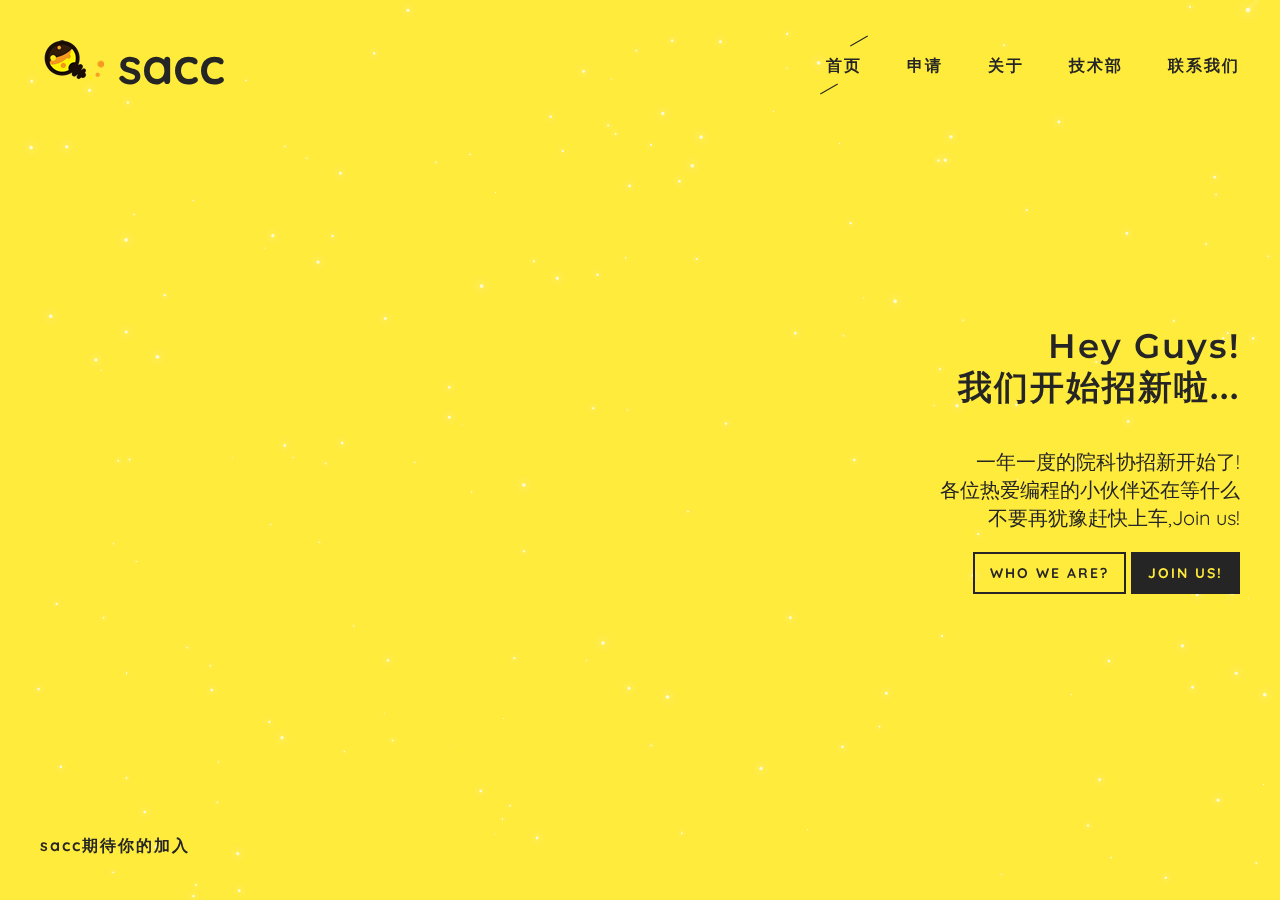
==== commit ec94c9d5: "产品经理说这是真的最后一次了" ====
--- a/index.html
+++ b/index.html
@@ -14,8 +14,8 @@
     <link rel="stylesheet" href="assets/css/style.css">
     <!--<link rel="stylesheet" href="assets/css/load.css">-->
     <!--  IE8 -->
-    <!-- IE 9--
-    <script src="http://html5shim.googlecode.com/svn/trunk/html5.js"></script>
+    <!-- IE 9-->
+    <!--<script src="http://html5shim.googlecode.com/svn/trunk/html5.js"></script>-->
     <!--[endif]-->
     <!-- 网站图标 -->
     <link rel="shortcut icon" href="assets/img/logo_副本.png">
@@ -439,7 +439,7 @@
                         href="https://mp.weixin.qq.com/mp/profile_ext?action=home&__biz=MzI5NjY5ODE0Nw==&scene=124#wechat_redirect"><i
                         class="fa fa-weixin"></i></a></li>
                 <li title="github"><a href="https://github.com/NUPT-SACC"><i class="fa fa-github"></i></a></li>
-                <li title="email"><a href=""><i class="fa fa-envelope"></i> </a></li>
+                <li title="email"><a href="njupt.sacc@outlook.com"><i class="fa fa-envelope"></i> </a></li>
             </ul>
         </nav>
         <!-- 社交图标结束 -->
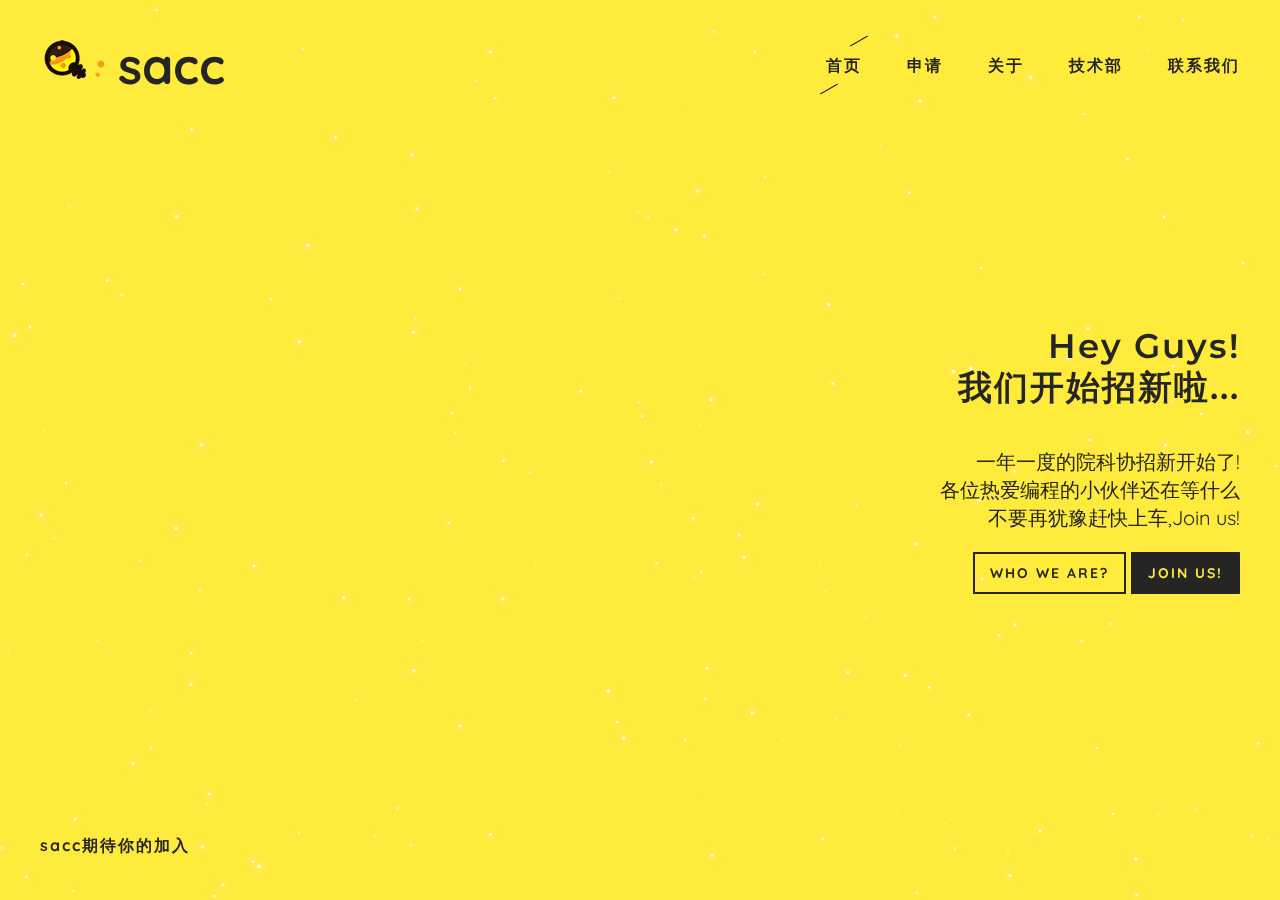
==== commit 20344b5a: "email和GitHub" ====
--- a/index.html
+++ b/index.html
@@ -379,15 +379,15 @@
                                                                     href="https://mp.weixin.qq.com/mp/profile_ext?action=home&__biz=MzI5NjY5ODE0Nw==&scene=124#wechat_redirect">
                                                                 <i class="fa fa-wechat"></i> 微信:
                                                                 南邮计软网安院科协</a></p>
-                                                            <p class="contact-item"><i class="fa fa-envelope"></i> 邮箱:
-                                                                3159742702@qq.com</p>
+                                                            <a href="mailto:njupt.sacc@outlook.com"><p class="contact-item"><i class="fa fa-envelope"></i> 邮箱:
+                                                                njupt.sacc@outlook.com</p></a>
                                                             <p class="contact-item"><a href=""> <i
                                                                     class="fa fa-map-marker"></i> 南京
                                                                 南京邮电大学 </a></p>
                                                             <p class="contact-item"><a
-                                                                    href="https://github.com/NUPT-SACC"><i
+                                                                    href="https://github.com/NJUPT-SACC"><i
                                                                     class="fa fa-github"></i>
-                                                                Github:南京邮电大学计算机软件学院科学与技术协会</a></p>
+                                                                Github:南京邮电大学计算机软件学院网络空间安全学院科学与技术协会</a></p>
                                                         </div>
                                                         <p class="animated" data-animation="fadeIn"
                                                            data-animation-delay="100"></p>
@@ -438,8 +438,8 @@
                 <li title="微信号：nuptsacc"><a
                         href="https://mp.weixin.qq.com/mp/profile_ext?action=home&__biz=MzI5NjY5ODE0Nw==&scene=124#wechat_redirect"><i
                         class="fa fa-weixin"></i></a></li>
-                <li title="github"><a href="https://github.com/NUPT-SACC"><i class="fa fa-github"></i></a></li>
-                <li title="email"><a href="njupt.sacc@outlook.com"><i class="fa fa-envelope"></i> </a></li>
+                <li title="github"><a href="https://github.com/NJUPT-SACC"><i class="fa fa-github"></i></a></li>
+                <li title="email"><a href="mailto:njupt.sacc@outlook.com"><i class="fa fa-envelope"></i> </a></li>
             </ul>
         </nav>
         <!-- 社交图标结束 -->
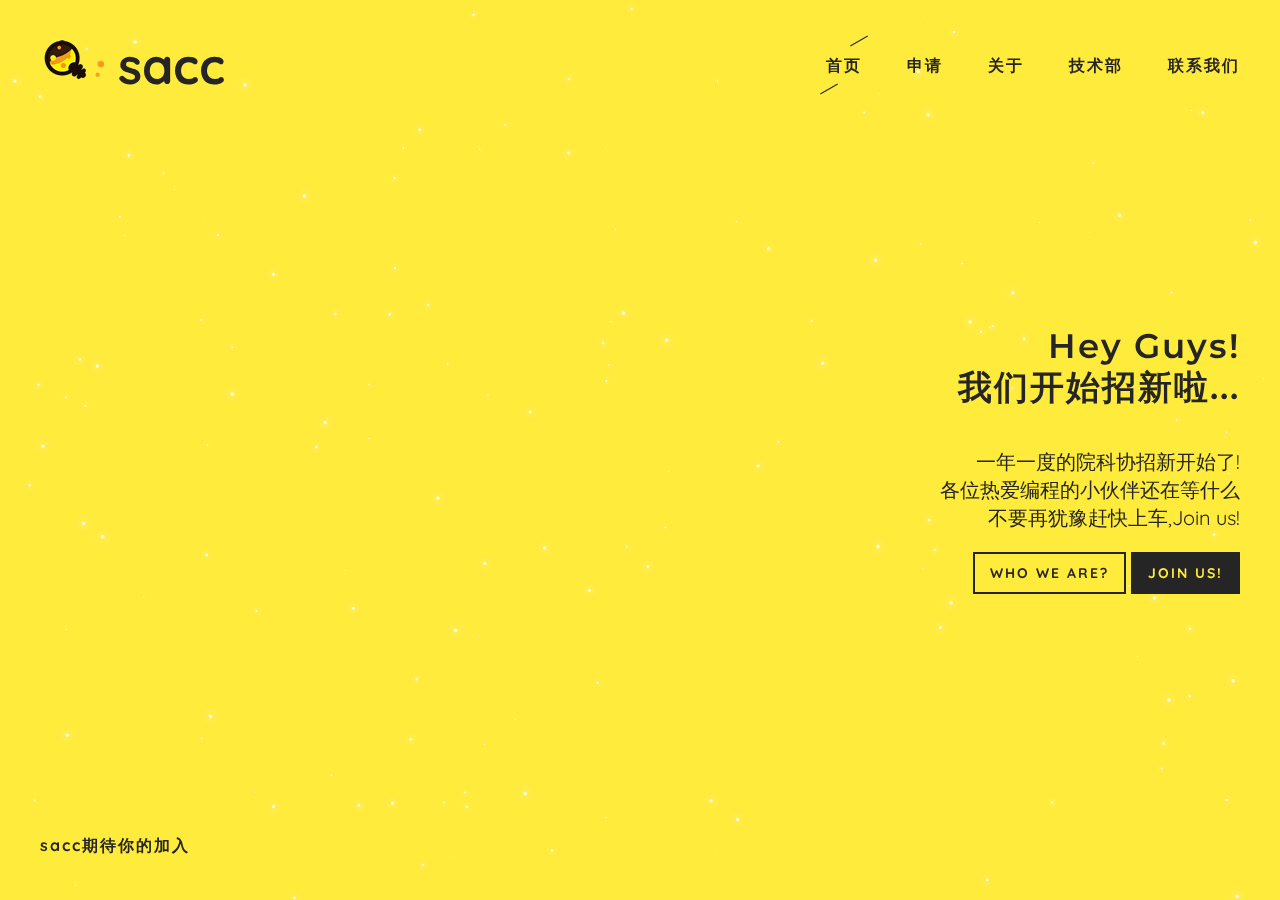
==== commit 18be315f: "限制特殊符号输入防止xss注入" ====
--- a/index.html
+++ b/index.html
@@ -464,10 +464,15 @@
         var bu = 0;
         var koukou = 0;
         var summ;
+        var reg2 = new RegExp("[`~!@#$^&*()=|{}':;',\\[\\].<>/?~！@#￥……&*（）——|{}【】‘；：”“'。，、？]"); 
         $("#apply-stu").blur(function () {
             var re = document.querySelector("#apply-stu");
-            //console.log(re.value.length);
-            if (re.value.length != 9) {
+            console.log(re.value);
+            if (reg2.test(re.value)){
+                $("#apply-stu").attr("value", "");
+                alert("dalao，不要搞我了~");
+                stu = 0;
+            }else if (re.value.length != 9) {
                 $("#apply-stu").css({"background": " url(assets/img/X.png) no-repeat right", "border-color": "red"});
                 stu = 0;
             } else {
@@ -478,7 +483,10 @@
         $("#apply-QQ").blur(function () {
             var re1 = document.querySelector("#apply-QQ");
             //console.log(re1.value.length);
-            if (re1.value.length < 6 || re1.value.length > 12) {
+            if (reg2.test(re1.value)){
+                alert("dalao，不要搞我了~");
+                $("#apply-QQ").attr("value","");
+            }else if (re1.value.length < 6 || re1.value.length > 12) {
                 $("#apply-QQ").css({"background": " url(assets/img/X.png) no-repeat right", "border-color": "red"});
                 koukou = 0;
             } else {
@@ -498,12 +506,23 @@
                 bu = 1;
             }
         });
+        $("#apply-name").blur(function () {
+            var re1 = document.querySelector("#apply-name");
+            //console.log(re1.value.length);
+            if (reg2.test(re1.value)){
+                alert("dalao，不要搞我了~");
+                $("#apply-name").attr("value","");
+                return false;
+            }else{
+                return true;
+            }
+        });
         $("#apply-submit").click(function () {
             var obj3 = document.getElementById("bumen");
             var formData = "";
             var inputElements = document.getElementsByTagName("input");
-            var reg0 = new RegExp("[A-Za-z0-9]+$"); //正则表达式
-            var reg1 = new RegExp("\d{3,12}");//
+            var reg0 = new RegExp("[A-Za-z0-9]+$"); 
+            var reg1 = new RegExp("\d{3,12}");
             var obj0 = document.getElementById("apply-stu"); //要验证的对象
             var obj1 = document.getElementById("apply-QQ");
             var obj2 = document.getElementById("apply-name");
--- a/assets/css/style.css
+++ b/assets/css/style.css
@@ -1452,7 +1452,7 @@
     /* 时钟 */
 
      .social-icons{
-         max-width: 290px;
+         max-width: 480px;
      }
     #clock .counter-date {
         max-width: 290px;
@@ -1522,7 +1522,13 @@
 
     #awd-site-footer {
         position: fixed;
-        margin-right: 21vw;
+        margin-right: 1vw;
+    }
+
+    .social-icons {
+        width: 100%;
+        padding-bottom: 10px;
+        text-align: center;
     }
 
 }
@@ -1557,4 +1563,8 @@
         margin: 20px 0;
     }
 
+    #awd-site-footer {
+        display: none;
+    }
+
 }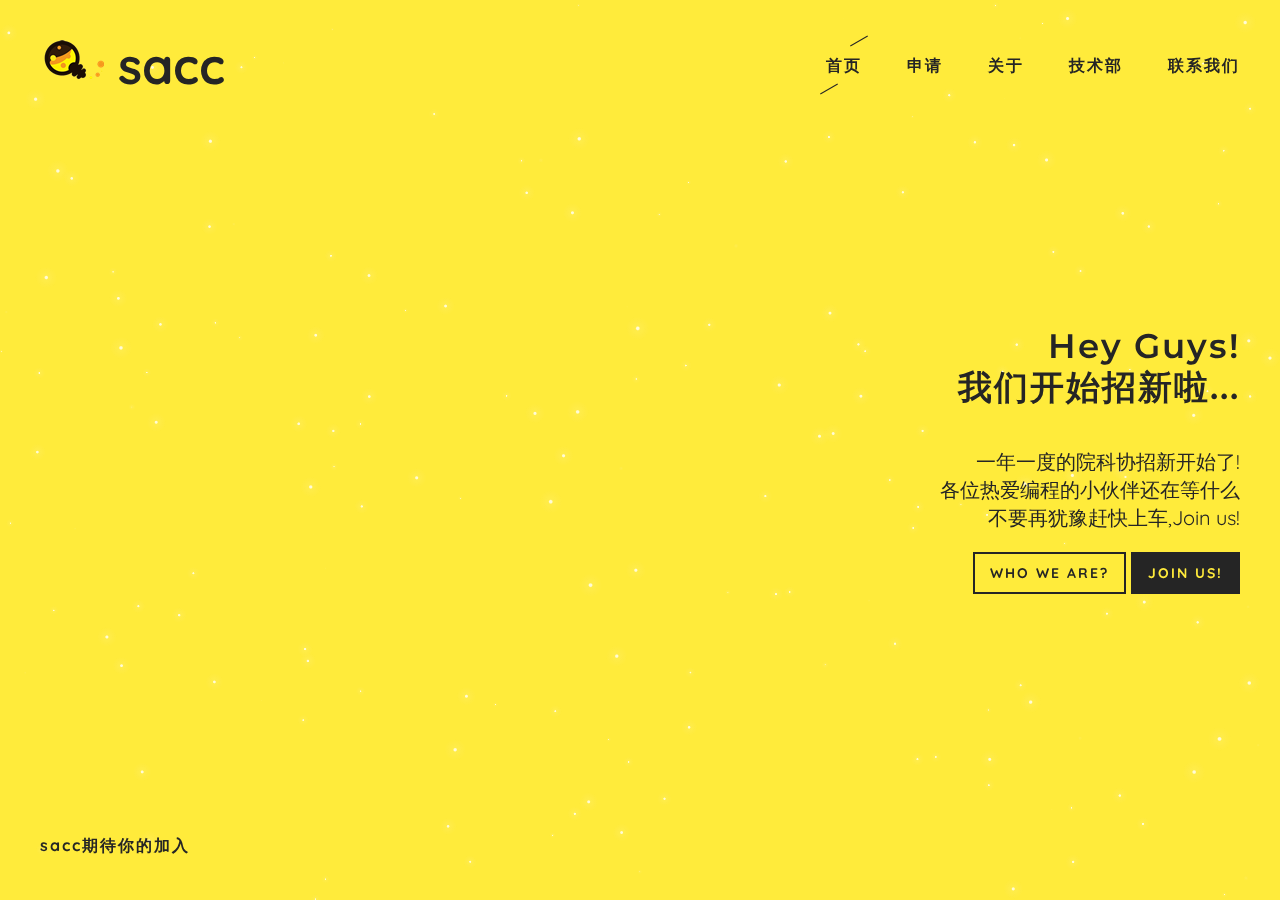
==== commit 4fca3c18: "Update index.html" ====
--- a/index.html
+++ b/index.html
@@ -541,7 +541,7 @@
                 formData += "choice=" + obj3.value + "&";
                 console.log(formData);
                 $.ajax({
-                    url: "http://www.plusjiajia.com//newstudent/sign_up/",
+                    url: "http://admin.njupt-sacc.com//newstudent/sign_up/",
                     type: "post",
                     dataType: "json",
                     data: formData,
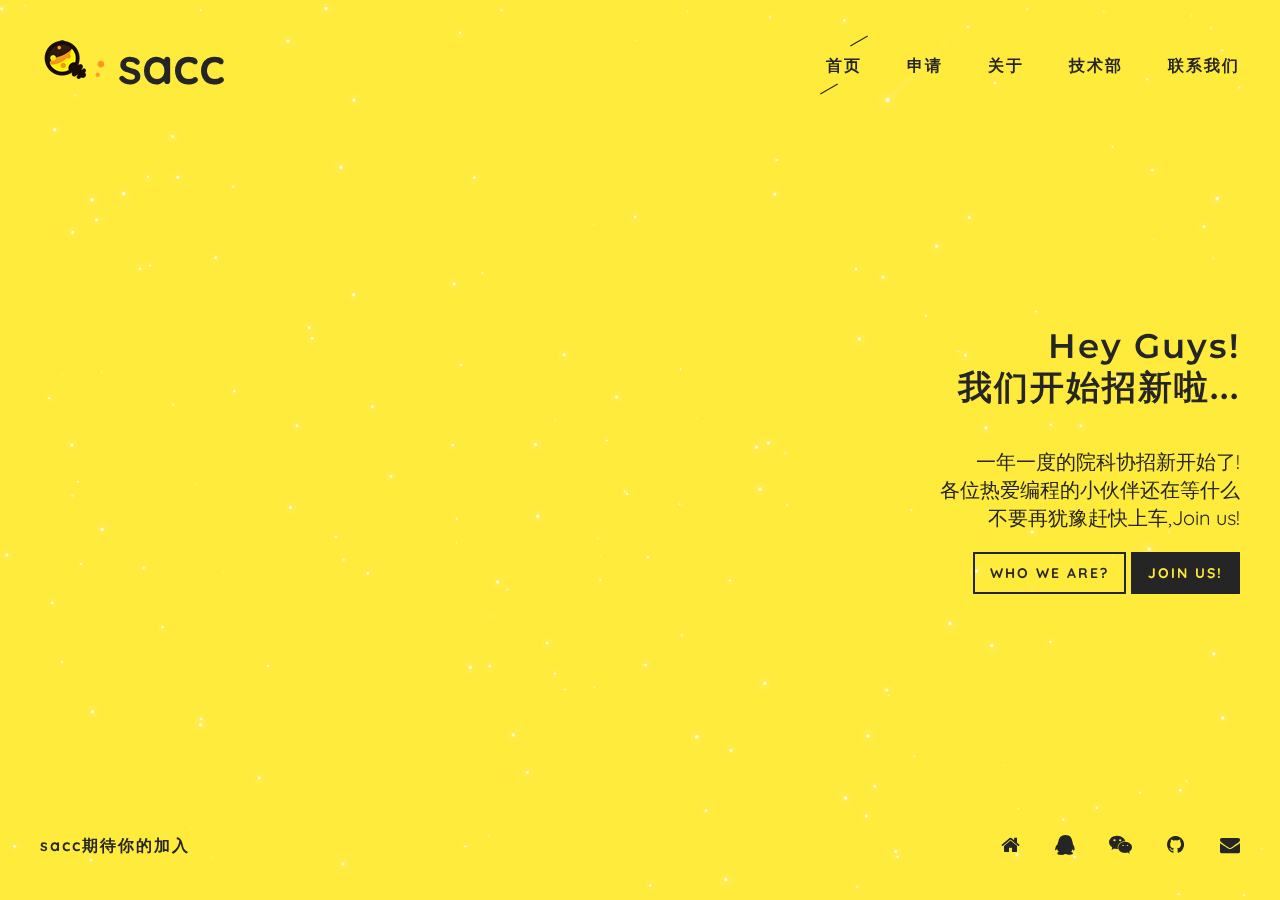
==== commit ab850d12: "Update index.html" ====
--- a/index.html
+++ b/index.html
@@ -6,7 +6,7 @@
     <meta charset="utf-8">
     <meta name="viewport" content="width=device-width, initial-scale=1, maximum-scale=1">
     <!-- CSS 实现插件 -->
-    <link rel="stylesheet" type="text/css" href="http://www.jq22.com/jquery/font-awesome.4.6.0.css">
+    <link rel="stylesheet" type="text/css" href="assets/css/font-awesome.min.css">
     <link rel="stylesheet" href="assets/css/bicolor.min.css">
     <!-- CSS  -->
     <link rel="stylesheet" href="assets/css/bootstrap.min.css">
